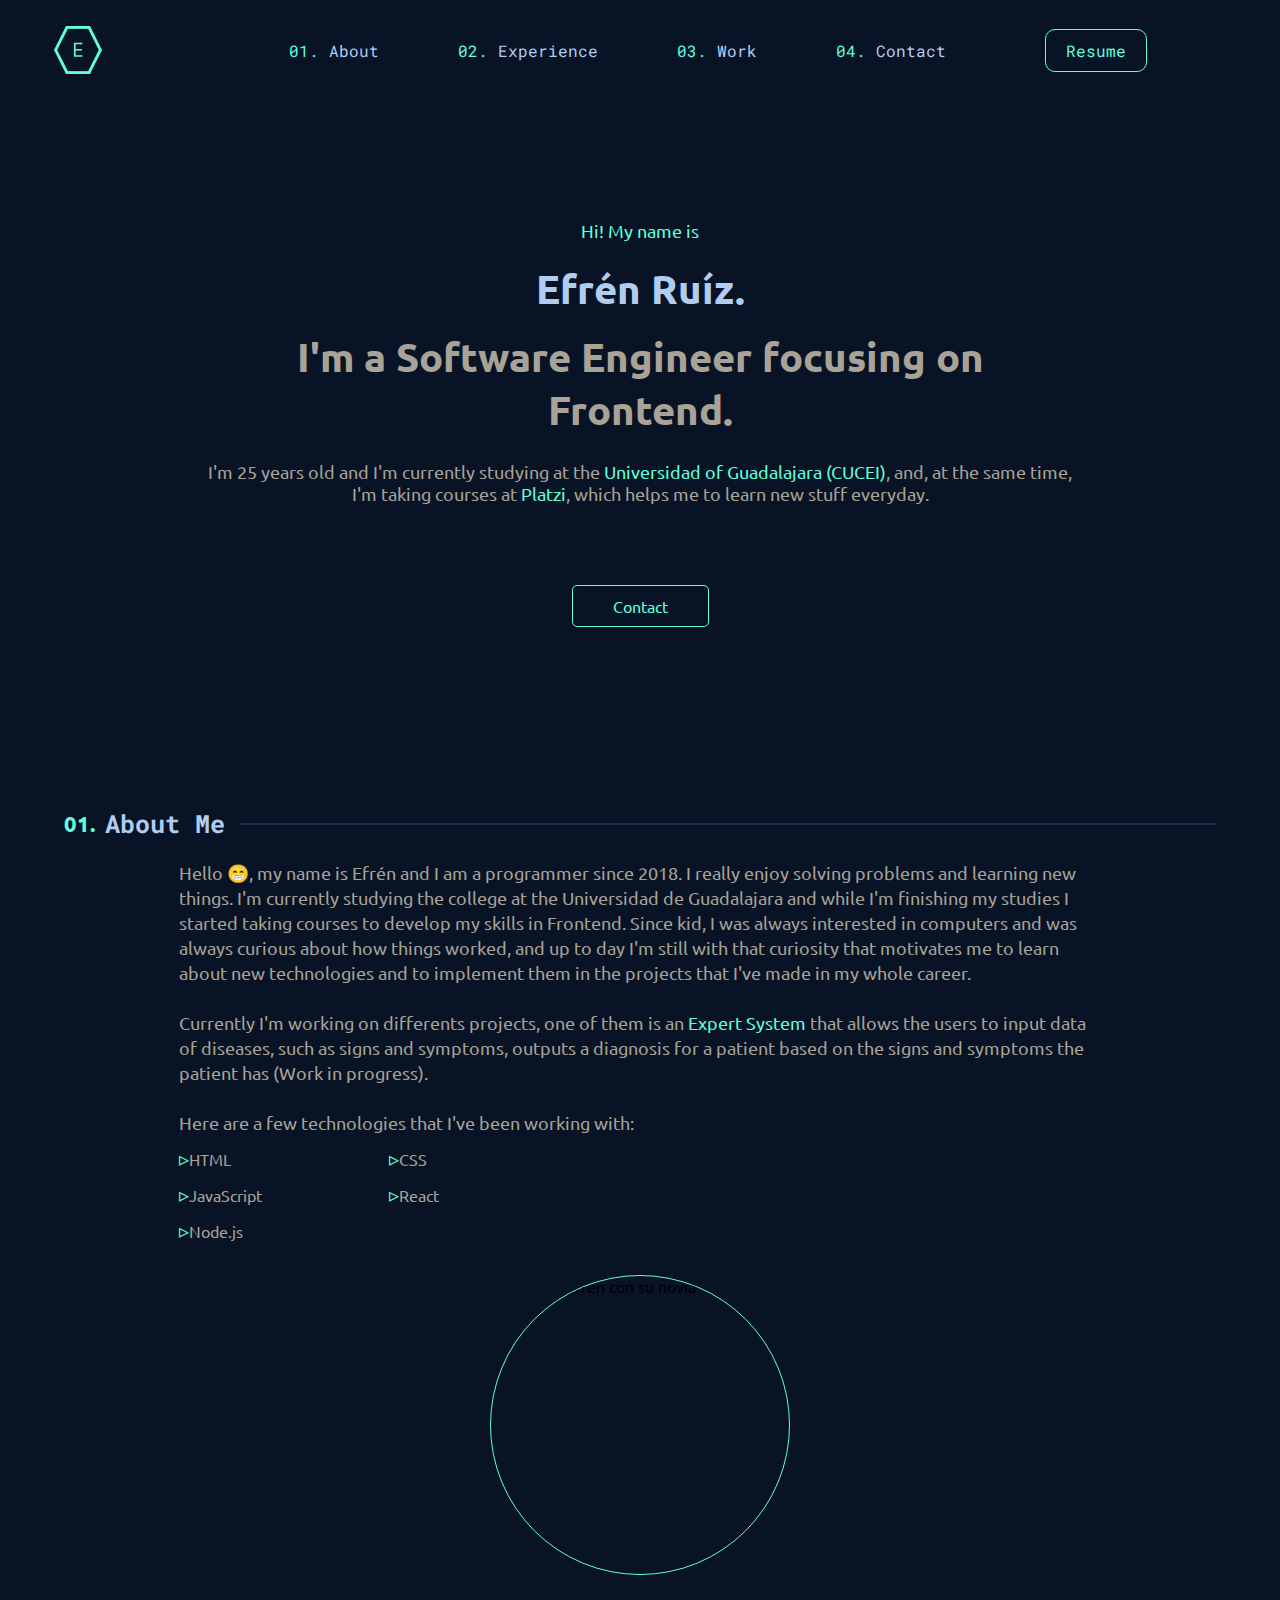
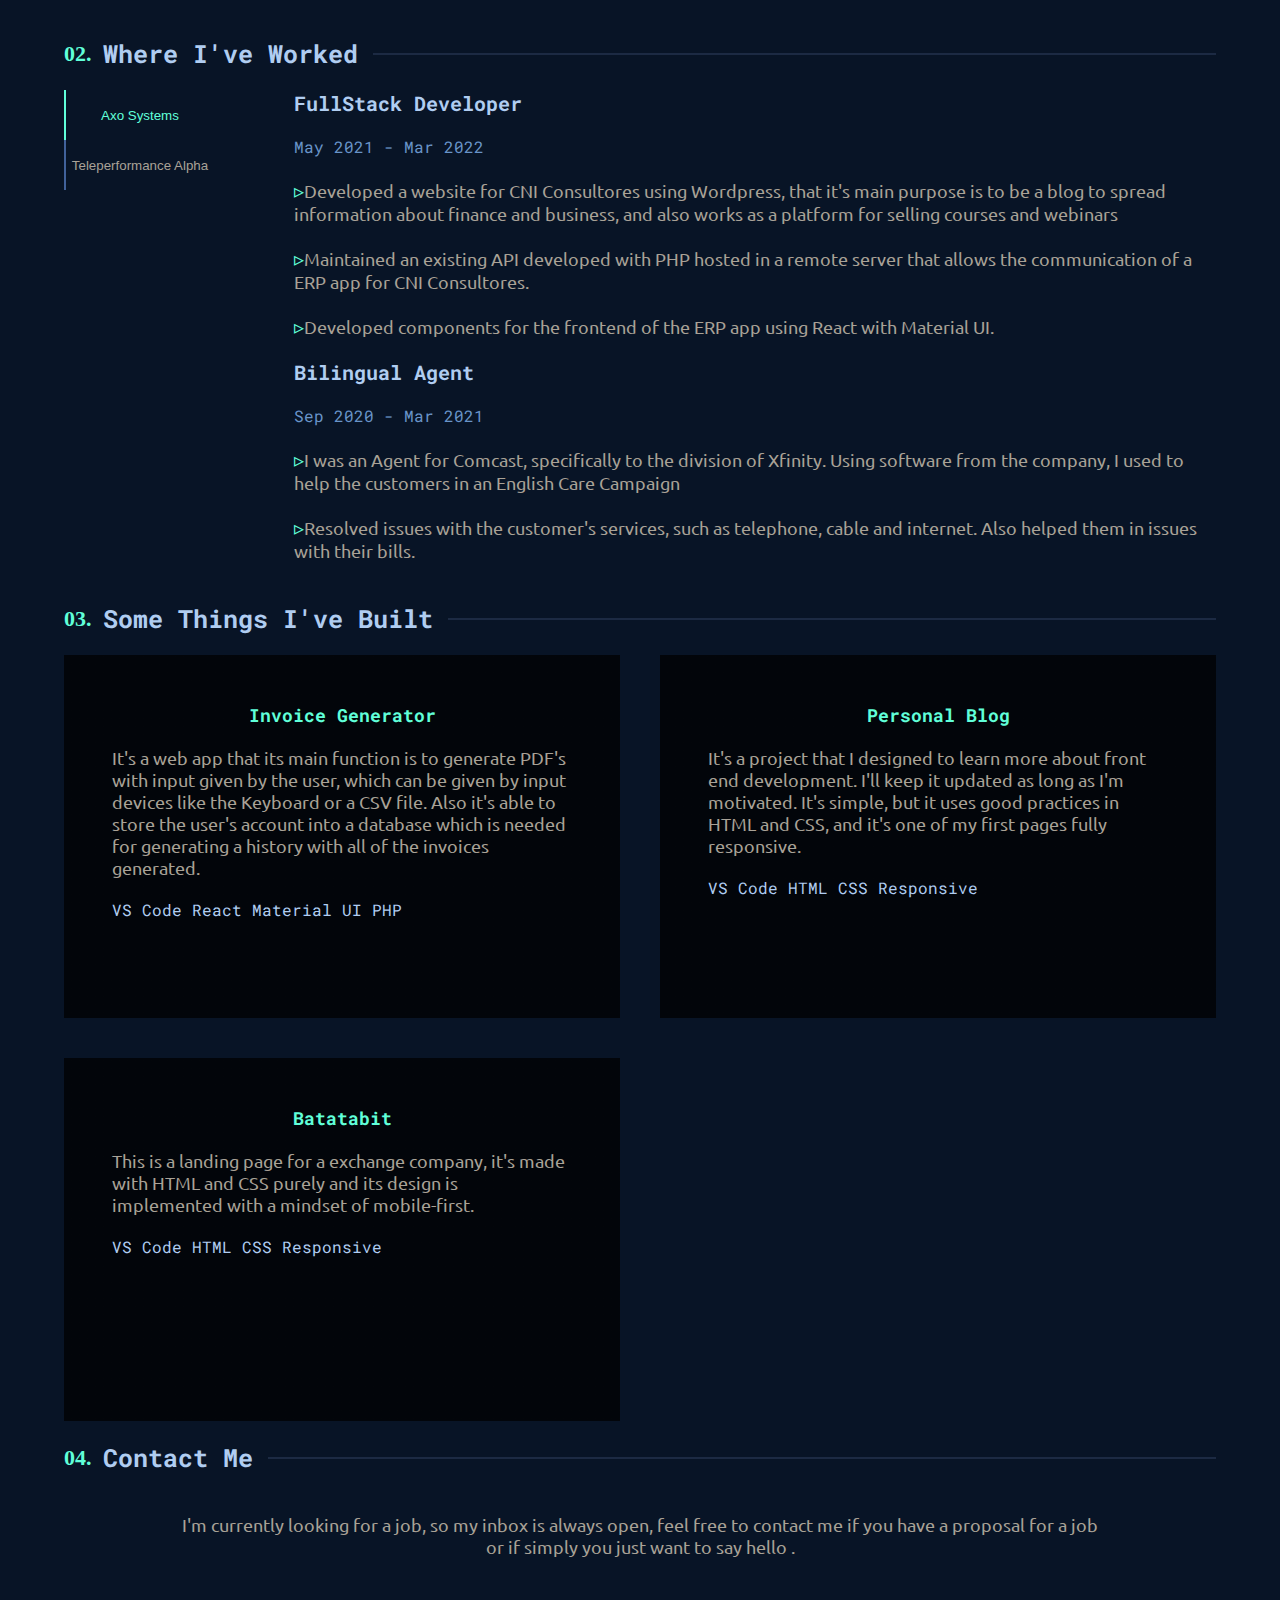
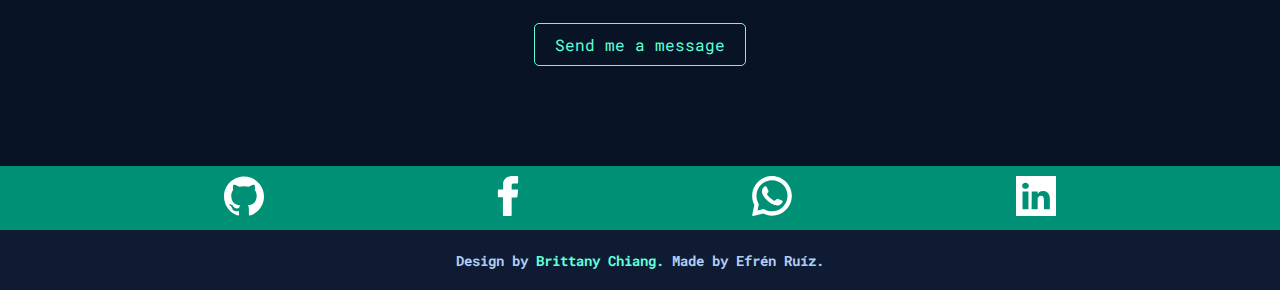
==== index.html @ 8558e0e8 ":beers: [CHANGES]: Changed the logic of the workTab file" ====
<!DOCTYPE html>
<html lang="es">
	<head>
		<meta charset="UTF-8" />
		<meta http-equiv="X-UA-Compatible" content="IE=edge" />
		<meta name="viewport" content="width=device-width, initial-scale=1.0" />
		<meta
			name="description"
			content="Bienvenidos a mi portafolio. Aquí estaré actualizando con todos los proyectos que vaya realizando, tanto en mi vida personal como profesional."
		/>
		<title>Efr&eacute;n Ruíz Rubio | Portfolio</title>
		<link rel="icon" href="./assets/icons/logo.svg" sizes="96x96" />

		<script type="text/javascript" src="./scripts/navMenu.js" defer></script>
		<script type="text/javascript" src="./scripts/getYears.js" defer></script>
		<script type="text/javascript" src="./scripts/workTab.js" defer></script>

		<link rel="stylesheet" href="./styles/main.css" defer />
		<link
			rel="stylesheet"
			href="./styles/tablet.css"
			media="(min-width: 768px)"
			defer
		/>
		<link
			rel="stylesheet"
			href="./styles/laptop-s.css"
			media="(min-width: 1024px)"
			defer
		/>
		<link
			rel="stylesheet"
			href="./styles/laptop-l.css"
			media="(min-width: 1440px)"
			defer
		/>
		<link
			rel="stylesheet"
			href="./styles/desktop.css"
			media="(min-width: 1920px)"
			defer
		/>
		<link
			rel="stylesheet"
			href="./styles/4k.css"
			media="(min-width: 2560px)"
			defer
		/>
	</head>
	<body>
		<header class="header">
			<img
				src="./assets/icons/logo.svg"
				class="header__img"
				alt="Logo con la letra E"
			/>
			<nav class="header__nav">
				<ul class="header__nav__list">
					<li class="header__nav__list__item">
						01.
						<a href="#about__section" class="header__nav__list__item__link"
							>About</a
						>
					</li>
					<li class="header__nav__list__item">
						02.
						<a href="#experience__section" class="header__nav__list__item__link"
							>Experience</a
						>
					</li>
					<li class="header__nav__list__item">
						03.
						<a href="#work__section" class="header__nav__list__item__link"
							>Work</a
						>
					</li>
					<li class="header__nav__list__item">
						04.
						<a href="#contact__section" class="header__nav__list__item__link"
							>Contact</a
						>
					</li>
					<li class="header__nav__list__item">
						<a
							href="https://firebasestorage.googleapis.com/v0/b/assets-5194e.appspot.com/o/EFR%C3%89N%20RU%C3%8DZ%20RUBIO%20CV.pdf?alt=media&token=bfa59c83-d7dd-485b-b061-925711d845f3"
							target="_blank"
							class="header__nav__list__button"
							>Resume</a
						>
					</li>
				</ul>
			</nav>
			<aside class="header__aside">
				<button
					class="header__aside__button"
					type="button"
					title="Cerrar men&uacute;"
				></button>
				<nav class="header__aside__nav">
					<ul class="header__aside__list">
						<li class="header__aside__list__item">
							01. <br /><a
								class="header__aside__list__item__link"
								href="#about__section"
								>About</a
							>
						</li>

						<li class="header__aside__list__item">
							02. <br /><a
								class="header__aside__list__item__link"
								href="#experience__section"
								>Experience</a
							>
						</li>

						<li class="header__aside__list__item">
							03. <br /><a
								class="header__aside__list__item__link"
								href="#work__section"
								>Work</a
							>
						</li>

						<li class="header__aside__list__item">
							04. <br /><a
								class="header__aside__list__item__link"
								href="#contact__section"
								>Contact</a
							>
						</li>

						<li class="header__aside__list__item">
							<a
								class="header__aside__list__item__button"
								target="_blank"
								href="https://firebasestorage.googleapis.com/v0/b/assets-5194e.appspot.com/o/EFR%C3%89N%20RU%C3%8DZ%20RUBIO%20CV.pdf?alt=media&token=002e3264-79fc-4dd3-95bd-e8201d5a7a10"
								>Resume</a
							>
						</li>
					</ul>
				</nav>
			</aside>
			<button class="nav-toggle" aria-label="Abrir men&uacute;" type="button">
				<span class="hamburger"></span>
			</button>
		</header>
		<main class="main">
			<section class="introduction">
				<span class="introduction__salute">Hi! My name is</span>
				<h1 class="introduction__name">Efr&eacute;n Ru&iacute;z.</h1>
				<h2 class="introduction__description">
					I'm a Software Engineer focusing on Frontend.
				</h2>
				<p class="introduction__text">
					I'm <span id="age"></span> years old and I'm currently studying at the
					<a href="http://www.cucei.udg.mx/" target="_blank"
						>Universidad of Guadalajara (CUCEI)</a
					>, and, at the same time, I'm taking courses at
					<a href="https://platzi.com/" target="_blank">Platzi</a>, which helps
					me to learn new stuff everyday.
				</p>
				<a class="introduction__contact-button" href="#contact__section"
					>Contact</a
				>
			</section>
			<section class="about" id="about__section">
				<h2 class="numbered-topic">
					01.&nbsp;&nbsp;<span class="numbered-topic__text"
						>About Me&nbsp;</span
					>
					<hr />
				</h2>
				<div class="about__content">
					<div class="about__content__left">
						<p class="about__description">
							Hello 😁, my name is Efr&eacute;n and I am a programmer since
							2018. I really enjoy solving problems and learning new things. I'm
							currently studying the college at the Universidad de Guadalajara
							and while I'm finishing my studies I started taking courses to
							develop my skills in Frontend. Since kid, I was always interested
							in computers and was always curious about how things worked, and
							up to day I'm still with that curiosity that motivates me to learn
							about new technologies and to implement them in the projects that
							I've made in my whole career.
							<br />
							<br />
							Currently I'm working on differents projects, one of them is an
							<a
								href="https://github.com/efrenruizrubio/intelligent-system"
								target="_blank"
								>Expert System</a
							>
							that allows the users to input data of diseases, such as signs and
							symptoms, outputs a diagnosis for a patient based on the signs and
							symptoms the patient has (Work in progress).
							<br />
							<br />
							Here are a few technologies that I've been working with:
						</p>

						<ul class="about__technologies">
							<li class="about__technologies__item">HTML</li>
							<li class="about__technologies__item">CSS</li>
							<li class="about__technologies__item">JavaScript</li>
							<li class="about__technologies__item">React</li>
							<li class="about__technologies__item">Node.js</li>
						</ul>
					</div>
					<div class="about__content__right">
						<img
							class="about__img"
							src="https://firebasestorage.googleapis.com/v0/b/assets-5194e.appspot.com/o/me.webp?alt=media&token=f6716ed8-ee2f-487c-a6fe-3f0724c824ae"
							alt="Foto de Efrén con su novia"
						/>
					</div>
				</div>
			</section>
			<section class="experience" id="experience__section">
				<h2 class="numbered-topic">
					02.&nbsp;&nbsp;<span class="numbered-topic__text"
						>Where I've Worked&nbsp;</span
					>
					<hr />
				</h2>

				<div class="experience__content">
					<div class="experience__content__left">
						<div class="experience__slider"></div>
					</div>
					<div class="experience__content__right"></div>
				</div>
			</section>
			<section class="work" id="work__section">
				<h2 class="numbered-topic">
					03.&nbsp;&nbsp;<span class="numbered-topic__text"
						>Some Things I've Built&nbsp;</span
					>
					<hr />
				</h2>
				<div class="work__card__container">
					<div class="work__card card-1">
						<h2 class="work__card__title">
							<a
								target="_blank"
								href="https://github.com/efrenruizrubio/Invoices_Generator"
								>Invoice Generator</a
							>
						</h2>
						<p class="work__card__description">
							It's a web app that its main function is to generate PDF's with
							input given by the user, which can be given by input devices like
							the Keyboard or a CSV file. Also it's able to store the user's
							account into a database which is needed for generating a history
							with all of the invoices generated.
						</p>
						<ul class="work__card__list">
							<li class="work__card__list__element">VS Code</li>
							<li class="work__card__list__element">React</li>
							<li class="work__card__list__element">Material UI</li>
							<li class="work__card__list__element">PHP</li>
						</ul>
					</div>
					<div class="work__card card-2">
						<h2 class="work__card__title">
							<a target="_blank" href="/blog/">Personal Blog</a>
						</h2>
						<p class="work__card__description">
							It's a project that I designed to learn more about front end
							development. I'll keep it updated as long as I'm motivated. It's
							simple, but it uses good practices in HTML and CSS, and it's one
							of my first pages fully responsive.
						</p>
						<ul class="work__card__list">
							<li class="work__card__list__element">VS Code</li>
							<li class="work__card__list__element">HTML</li>
							<li class="work__card__list__element">CSS</li>
							<li class="work__card__list__element">Responsive</li>
						</ul>
					</div>
					<div class="work__card card-3">
						<h2 class="work__card__title">
							<a
								target="_blank"
								href="https://efrenruizrubio-mobile-first-project.netlify.app/"
								>Batatabit</a
							>
						</h2>
						<p class="work__card__description">
							This is a landing page for a exchange company, it's made with HTML
							and CSS purely and its design is implemented with a mindset of
							mobile-first.
						</p>
						<ul class="work__card__list">
							<li class="work__card__list__element">VS Code</li>
							<li class="work__card__list__element">HTML</li>
							<li class="work__card__list__element">CSS</li>
							<li class="work__card__list__element">Responsive</li>
						</ul>
					</div>
				</div>
			</section>
			<section class="contact" id="contact__section">
				<h2 class="numbered-topic">
					04.&nbsp;&nbsp;<span class="numbered-topic__text"
						>Contact Me&nbsp;</span
					>
					<hr />
				</h2>
				<p class="contact__text">
					I'm currently looking for a job, so my inbox is always open, feel free
					to contact me if you have a proposal for a job or if simply you just
					want to say hello .
				</p>
				<a class="contact__button" href="mailto:efren282@outlook.es"
					>Send me a message</a
				>
			</section>
		</main>
		<footer class="footer">
			<div class="footer__top">
				<a href="https://github.com/efrenruizrubio" target="_blank">
					<img
						width="40"
						height="40"
						src="./assets/icons/github-svgrepo-com.svg"
						alt="GitHub Logo"
					/>
				</a>
				<a href="https://www.facebook.com/efren.ruizrubio.31" target="_blank">
					<img
						width="40"
						height="40"
						src="./assets/icons/facebook-svgrepo-com.svg"
						alt="Facebook Logo"
					/>
				</a>
				<a
					href="https://api.whatsapp.com/send?phone=5213322709940"
					target="_blank"
				>
					<img
						width="40"
						height="40"
						src="./assets/icons/whatsapp-svgrepo-com.svg"
						alt="WhatsApp Logo"
					/>
				</a>
				<a href="https://www.linkedin.com/in/efren-ruiz-rubio/" target="_blank">
					<img
						width="40"
						height="40"
						src="./assets/icons/linkedin-svgrepo-com.svg"
						alt="LinkedIn Logo"
					/>
				</a>
			</div>
			<div class="footer__bottom">
				<h3 class="footer__bottom__title">
					<span>Design by</span>
					<a
						class="footer__bottom__link"
						href="https://brittanychiang.com/"
						target="_blank"
						>Brittany Chiang.</a
					><span>&nbsp;Made by Efr&eacute;n Ru&iacute;z.</span>
				</h3>
			</div>
		</footer>
	</body>
</html>
---- styles/main.css ----
:root {
	--primary-green-color: #60ffd9;
	--secondary-green-color: #009076;
	--primary-background-color: #081426;
	--secondary-background-color: #0e1b33;
	--primary-blue-color: #b0cdf1;
	--secondary-blue-color: #6994c9;
	--secondary-grey-color: #a9a297;
	--primary-border-color: #1c2a43;
	--secondary-border-color: #41629b;
}

* {
	box-sizing: border-box;
	margin: 0;
	padding: 0;
}

html {
	font-size: 62.5%;
	scroll-behavior: smooth;
}

body {
	font-size: 1.6rem;
	background-color: var(--primary-background-color);
}

a {
	text-decoration: none;
	color: var(--primary-green-color);
}

ul {
	list-style: none;
}

section {
	scroll-margin-top: 10rem;
}

@font-face {
	font-family: "Ubuntu";
	font-style: normal;
	font-weight: 400;
	src: local(""), url("../fonts/ubuntu-v20-latin-regular.woff2") format("woff2"),
		url("../fonts/ubuntu-v20-latin-regular.woff") format("woff");
	font-display: swap;
}

@font-face {
	font-family: "Ubuntu";
	font-style: normal;
	font-weight: 700;
	src: local(""), url("../fonts/ubuntu-v20-latin-700.woff2") format("woff2"),
		url("../fonts/ubuntu-v20-latin-700.woff") format("woff");
	font-display: swap;
}

@font-face {
	font-family: "Roboto Mono";
	font-style: normal;
	font-weight: 400;
	src: local(""),
		url("../fonts/roboto-mono-v22-latin-regular.woff2") format("woff2"),
		url("../fonts/roboto-mono-v22-latin-regular.woff") format("woff");
	font-display: swap;
}

@font-face {
	font-family: "Roboto Mono";
	font-style: normal;
	font-weight: 700;
	src: local(""),
		url("../fonts/roboto-mono-v22-latin-700.woff2") format("woff2"),
		url("../fonts/roboto-mono-v22-latin-700.woff") format("woff");
	font-display: swap;
}

.header {
	display: flex;
	position: fixed;
	justify-content: space-between;
	background-color: var(--primary-background-color);
	align-items: center;
	width: 100%;
	min-width: 320px;
	height: 100px;
	padding: 0 2.5rem;
}

.header__img {
	width: 48px;
	height: 48px;
	z-index: 3;
}

.nav-toggle {
	background: transparent;
	border: none;
}

.hamburger {
	display: block;
	position: relative;
}

.hamburger,
.hamburger::before,
.hamburger::after {
	width: 2rem;
	height: 3px;
	border-radius: 1rem;
	background-color: var(--secondary-green-color);
	transition: transform 250ms ease-in-out;
}

.hamburger::before,
.hamburger::after {
	content: "";
	position: absolute;
	left: 0;
	right: 0;
}

.hamburger::before {
	top: 6px;
}

.hamburger::after {
	bottom: 6px;
}

.nav-open .hamburger::before {
	transform: rotate(90deg) translateX(-6px);
}

.nav-open .hamburger {
	transform: rotate(0.625turn);
}

.nav-open .hamburger::after {
	opacity: 0;
}

.header__aside {
	display: flex;
	justify-content: flex-end;
	position: fixed;
	inset: 0;
	visibility: hidden;
	transition: all 250ms ease-in-out;
	transform: translateX(100%);
	will-change: transform, visibility;
}

.header__aside__nav {
	display: flex;
	justify-content: center;
	align-items: center;
	width: 75%;
	height: 100%;
	background-color: var(--secondary-background-color);
	will-change: transform, visibility;
}

.header__aside__button {
	position: absolute;
	-webkit-backdrop-filter: blur(2px);
	backdrop-filter: blur(2px);
	width: 100vw;
	height: 100vh;
	background: none;
	border: none;
	z-index: -1;
}

.nav-open .header__aside {
	visibility: visible;
	transform: translateX(0%);
}

.header__nav {
	display: none;
}

.header__aside__list {
	display: flex;
	flex-direction: column;
	justify-content: center;
	width: 100%;
	height: 50%;
	font-family: "Roboto mono", monospace;
}

.header__aside__list__item {
	width: 100%;
	margin-bottom: 1.5rem;
	color: var(--primary-green-color);
	text-align: center;
	font-size: 1.4rem;
}

.header__aside__list__item br {
	height: 2px;
	width: 100%;
}

.header__aside__list__item__link {
	display: inline-block;
	width: inherit;
	color: var(--primary-blue-color);
	padding: 0.5rem 2rem 2rem;
}

.header__aside__list__item__button {
	display: flex;
	justify-content: center;
	align-items: center;
	height: 50px;
	width: 50%;
	margin: 2.7rem auto 0;
	border: 1px solid var(--primary-green-color);
	border-radius: 0.5rem;
}

.main {
	display: flex;
	flex-direction: column;
	align-items: center;
	width: 100%;
	height: auto;
	min-width: 320px;
}

.introduction {
	display: flex;
	flex-direction: column;
	width: 80%;
	min-width: 256px;
	margin-top: 10rem;
	margin-bottom: 5rem;
	height: auto;
	font-family: "Ubuntu", sans-serif;
	text-align: center;
}

.introduction__salute {
	margin: 2rem 0;
	font-size: 1.6rem;
	color: var(--primary-green-color);
}

.introduction__name {
	font-size: 3.5rem;
	color: var(--primary-blue-color);
}

.introduction__description {
	margin: 1.5rem 0;
	font-size: 3 0.5rem;
	color: var(--secondary-grey-color);
}

.introduction__text {
	margin: 1rem 0 3rem 0;
	font-size: 1.6rem;
	color: var(--secondary-grey-color);
}

.introduction__contact-button {
	display: flex;
	align-self: center;
	padding: 1rem 4rem;
	border: 1px solid var(--primary-green-color);
	border-radius: 5px;
}

.about {
	display: flex;
	flex-direction: column;
	width: 90%;
	min-width: 288px;
	align-items: center;
	font-family: "Ubuntu", sans-serif;
}

.about__description {
	margin-bottom: 1rem;
	font-size: 1.6rem;
	color: var(--secondary-grey-color);
	line-height: 2.5rem;
}

.numbered-topic {
	display: flex;
	align-items: center;
	width: 100%;
	font-size: 1.6rem;
	margin: 2rem 0;
	color: var(--primary-green-color);
	word-wrap: normal;
}

.numbered-topic hr {
	width: 100%;
	border: 1px solid var(--primary-border-color);
}

.numbered-topic__text {
	display: inline-block;
	font-family: "Roboto Mono", monospace;
	font-size: 1.8rem;
	width: max-content;
	white-space: nowrap;
	color: var(--primary-blue-color);
}

.about__technologies {
	display: grid;
	grid-template-columns: repeat(2, minmax(140px, 200px));
	grid-auto-rows: 1fr;
	gap: 1rem;
	place-items: start;
	width: 100%;
	min-width: 256px;
	margin: 10px 0;
}

.about__technologies__item {
	color: var(--secondary-grey-color);
}

.about__technologies__item::before {
	color: var(--primary-green-color);
	content: "▹";
	font-size: 2rem;
}
.about__content__left {
	width: 80%;
	min-width: 256px;
	margin: 0 auto;
}

.about__content__right {
	display: flex;
	justify-content: center;
}

.about__img {
	margin: 22px 0;
	border: 1px solid var(--primary-green-color);
	width: 255px;
	height: 255px;
	border-radius: 50%;
}

.experience {
	width: 90%;
	min-width: 288px;
}

.experience__slider {
	display: flex;
	width: 100%;
	height: auto;
	min-width: 256px;
	overflow-x: auto;
	overscroll-behavior-x: contain;
	scroll-snap-type: x proximity;
}

.experience__slider__button {
	min-width: 150px;
	height: 50px;
	color: var(--secondary-grey-color);
	scroll-snap-align: center;
	border-top: none;
	border-left: 1px solid var(--secondary-grey-color);
	border-right: 1px solid var(--secondary-grey-color);
	border-bottom: 1px solid var(--secondary-grey-color);
	background-color: transparent;
	cursor: pointer;
}

.experience__slider__button.active {
	border-left: 1px solid var(--primary-green-color);
	border-bottom: 1px solid var(--primary-green-color);
	color: var(--primary-green-color);
	background-color: var(--border-color);
}

@keyframes fadeEffect {
	from {
		opacity: 0;
	}
	to {
		opacity: 1;
	}
}

.experience__slider__item {
	display: none;
	animation: fadeEffect 1s;
	width: 80%;
	min-width: 256px;
	margin: 0 auto;
}

.experience__slider__item__title {
	margin: 20px 0;
	font-size: 1.8rem;
	color: var(--primary-blue-color);
	font-family: "Roboto mono", monospace;
}

.experience__slider__item__date {
	font-size: 1.4rem;
	color: var(--secondary-blue-color);
	font-family: "Roboto mono", monospace;
}

.experience__slider__item__list {
	width: 80%;
	min-width: 256px;
	margin: 20px 0;
	font-family: "Ubuntu", sans-serif;
}

.experience__slider__item__list__element {
	margin: 2rem 0;
	font-size: 1.6rem;
	color: var(--secondary-grey-color);
}

.experience__slider__item__list__element::before {
	content: "▹";
	color: var(--primary-green-color);
	font-size: 2rem;
}

.work {
	display: flex;
	flex-direction: column;
	align-items: center;
	width: 90%;
	min-width: 288px;
}

.work__card {
	display: flex;
	flex-direction: column;
	align-items: center;
	width: 80%;
	min-width: 256px;
	padding: 16px;
	margin-bottom: 2rem;
	background-size: cover;
	background-repeat: no-repeat;
	background-position: center;
}

.work__card__container {
	display: grid;
	place-items: center;
}

.work__card__title {
	font-size: 1.8rem;
	font-family: "Roboto mono", monospace;
}

.work__card__description {
	font-size: 1.6rem;
	margin: 2rem 0;
	font-family: "Ubuntu", sans-serif;
	color: var(--secondary-grey-color);
}

.card-1 {
	background-image: linear-gradient(rgba(0, 0, 0, 0.75), rgba(0, 0, 0, 0.75)),
		url("https://firebasestorage.googleapis.com/v0/b/assets-5194e.appspot.com/o/facturas.webp?alt=media&token=299e2a82-0972-4fcf-88d9-efac4bd79c1f");
}
.card-2 {
	background-image: linear-gradient(rgba(0, 0, 0, 0.75), rgba(0, 0, 0, 0.75)),
		url("https://firebasestorage.googleapis.com/v0/b/assets-5194e.appspot.com/o/blog.webp?alt=media&token=ffbd7fcd-c82b-438f-9ef0-7a2a176595b4");
}
.card-3 {
	background-image: linear-gradient(rgba(0, 0, 0, 0.75), rgba(0, 0, 0, 0.75)),
		url("https://firebasestorage.googleapis.com/v0/b/assets-5194e.appspot.com/o/batatabit.webp?alt=media&token=7118952b-7b16-4f28-9d99-0d94b1e874d3");
}

.work__card__list {
	display: grid;
	gap: 1rem;
	grid-template-columns: repeat(3, max-content);
	grid-auto-rows: max-content;
}

.work__card__list__element {
	font-family: "Roboto mono", monospace;
	color: var(--primary-blue-color);
}

.contact {
	display: flex;
	flex-direction: column;
	align-items: center;
	width: 90%;
	min-width: 288px;
}

.contact__text {
	width: 80%;
	min-width: 256px;
	font-family: "Ubuntu", sans-serif;
	color: var(--secondary-grey-color);
}

.contact__button {
	display: flex;
	border-radius: 5px;
	padding: 10px 20px;
	margin: 4.5rem 0 10rem;
	border: 1px solid var(--primary-green-color);
	font-family: "Roboto mono", monospace;
}

.footer {
	display: flex;
	flex-direction: column;
	width: 100%;
	min-width: 320px;
}

.footer__top {
	display: flex;
	justify-content: space-evenly;
	align-items: center;
	width: 100%;
	height: auto;
	padding: 1rem 0;
	min-width: 320px;
	background-color: var(--secondary-green-color);
}

.footer__bottom {
	display: flex;
	align-items: center;
	height: 60px;
	background-color: var(--secondary-background-color);
}

.footer__bottom__title {
	font-size: 1.4rem;
	font-family: "Roboto mono", monospace;
	text-align: center;
	color: var(--primary-blue-color);
}

.footer__bottom a {
	color: var(--primary-green-color);
}
---- styles/tablet.css ----
.header__aside {
	display: none;
}

.header__nav {
	width: 80%;
}

.header__nav__list__item__link {
	color: var(--primary-blue-color);
}

.header__nav__list {
	display: flex;
	justify-content: space-evenly;
	font-family: "Roboto mono", monospace;
}

.header__nav__list__item {
	font-size: 1.4rem;
	color: var(--primary-green-color);
	margin: 0 1rem;
}

.header__nav__list__button {
	font-size: 1.4rem;
	padding: 1rem 2rem;
	border: 1px solid var(--primary-green-color);
	border-radius: 10px;
}

.nav-toggle {
	display: none;
}

.header__nav {
	display: block;
}

.introduction {
	margin: 32rem 0;
}

.introduction__salute,
.introduction__text {
	font-size: 1.8rem;
}

.introduction__name,
.introduction__description {
	font-size: 4rem;
}

.introduction__contact-button {
	margin-top: 5rem;
}

.numbered-topic {
	font-size: 2.2rem;
}

.numbered-topic__text {
	font-size: 2.5rem;
}

.about {
	margin-bottom: 2rem;
}

.about__description {
	font-size: 1.8rem;
}

.about__img {
	width: 300px;
	height: 300px;
}

.experience__slider {
	display: flex;
	min-width: fit-content;
	flex-direction: column;
	align-items: flex-start;
}

.experience__slider__button {
	border: none;
	border-left: 2px solid var(--secondary-border-color);
}

.experience__slider__button.active {
	border: none;
	border-left: 2px solid var(--primary-green-color);
}

.experience__slider__item {
	width: 100%;
	margin: 0;
}

.experience__content {
	display: flex;
}

.experience__content__left {
	display: flex;
	justify-content: start;
	width: 30%;
}

.experience__content__right {
	width: 70%;
}

.experience__slider__item__title {
	margin-top: 0;
	font-size: 2rem;
}

.experience__slider__item__date {
	font-size: 1.6rem;
}

.experience__slider__item__list {
	width: 100%;
}

.experience__slider__item__list__element {
	width: 100%;
	font-size: 1.8rem;
}

.work__card {
	padding: 48px;
	margin-bottom: 5rem;
}

.work__card__list {
	grid-template-columns: repeat(5, max-content);
	align-self: flex-start;
}

.work__card__description {
	font-size: 1.8rem;
}

.contact__text {
	margin: 2rem 0;
	font-size: 1.8rem;
	text-align: center;
}

.footer__bottom {
	justify-content: center;
}
---- styles/laptop-s.css ----
.header {
	padding: 0 5.4rem;
}

.introduction {
	margin: 20rem 0 16rem;
	padding: 0 7.2rem;
}

.header__nav {
	width: 85%;
}

.header__nav__list__item,
.header__nav__list__button {
	font-size: 1.6rem;
	margin: 0 2rem;
}

.experience__content__left {
	display: flex;
	justify-content: start;
	width: 20%;
}

.experience__content__right {
	width: 80%;
}

.work__card {
	width: 100%;
	height: 100%;
}

.work__card__container {
	place-items: start;
	grid-template-columns: repeat(2, 1fr);
	gap: 4rem;
	grid-auto-rows: 1fr;
}
---- styles/laptop-l.css ----
.introduction {
	margin: 25rem 0 30rem;
}

.header__nav {
	width: 80%;
}

.header__nav__list__item,
.header__nav__list__button {
	font-size: 1.8rem;
	margin: 0 2rem;
}
.about__content {
	display: flex;
}

.about__content__left {
	width: 60%;
}

.about__content__right {
	width: 40%;
	border: 1px solid var(--primary-green-color);
}

.about__img {
	width: 100%;
	height: 100%;
	margin: 0;
}

.work__card {
	padding: 7rem;
}
---- styles/desktop.css ----
.header__nav {
	width: 80%;
}

.header__nav__list__item,
.header__nav__list__button {
	font-size: 2rem;
	margin: 0 2rem;
}

.introduction {
	margin: 35rem 0;
	padding: 0 20rem;
}
---- styles/4k.css ----
.header {
	height: 200px;
}

.header__img {
	width: 96px;
	height: 96px;
}

.header__nav__list__item,
.header__nav__list__button {
	font-size: 3rem;
}

.introduction__salute,
.introduction__text,
.introduction__contact-button {
	font-size: 3rem;
}

.introduction__name,
.introduction__description {
	font-size: 5rem;
}

.introduction {
	margin: 50rem 0;
}

.numbered-topic {
	font-size: 3rem;
}

.numbered-topic__text {
	font-size: 3.4rem;
}

.about__description {
	font-size: 3.4rem;
	line-height: 4rem;
}

.about__technologies__item {
	font-size: 3rem;
}

.about__technologies {
	margin: 4rem 0;
}

.experience__slider {
	align-items: flex-end;
}

.experience__content__left {
	display: flex;
	width: 30%;
}

.experience__slider__button {
	width: 50%;
	padding: 2rem 4rem;
	height: auto;
	font-family: "Roboto mono", "monospace";
	font-size: 2.5rem;
}

.experience__content__right {
	width: 70%;
}

.experience__slider__item__title {
	font-size: 3.75rem;
}

.experience__slider__item__date {
	font-size: 3rem;
}

.experience__slider__item__list__element {
	font-size: 3.4rem;
	line-height: 4rem;
}

.work__card {
	padding: 9rem;
}

.work__card__title {
	font-size: 3.4rem;
}

.work__card__description {
	font-size: 3rem;
}

.work__card__list {
	gap: 5rem;
}

.work__card__list__element {
	font-size: 2.5rem;
}

.contact__text {
	margin-top: 10rem;
	width: 30%;
	font-size: 3.4rem;
}

.contact__button {
	font-size: 3rem;
}

.footer__bottom {
	height: 120px;
}

.footer__bottom__title {
	font-size: 3rem;
}
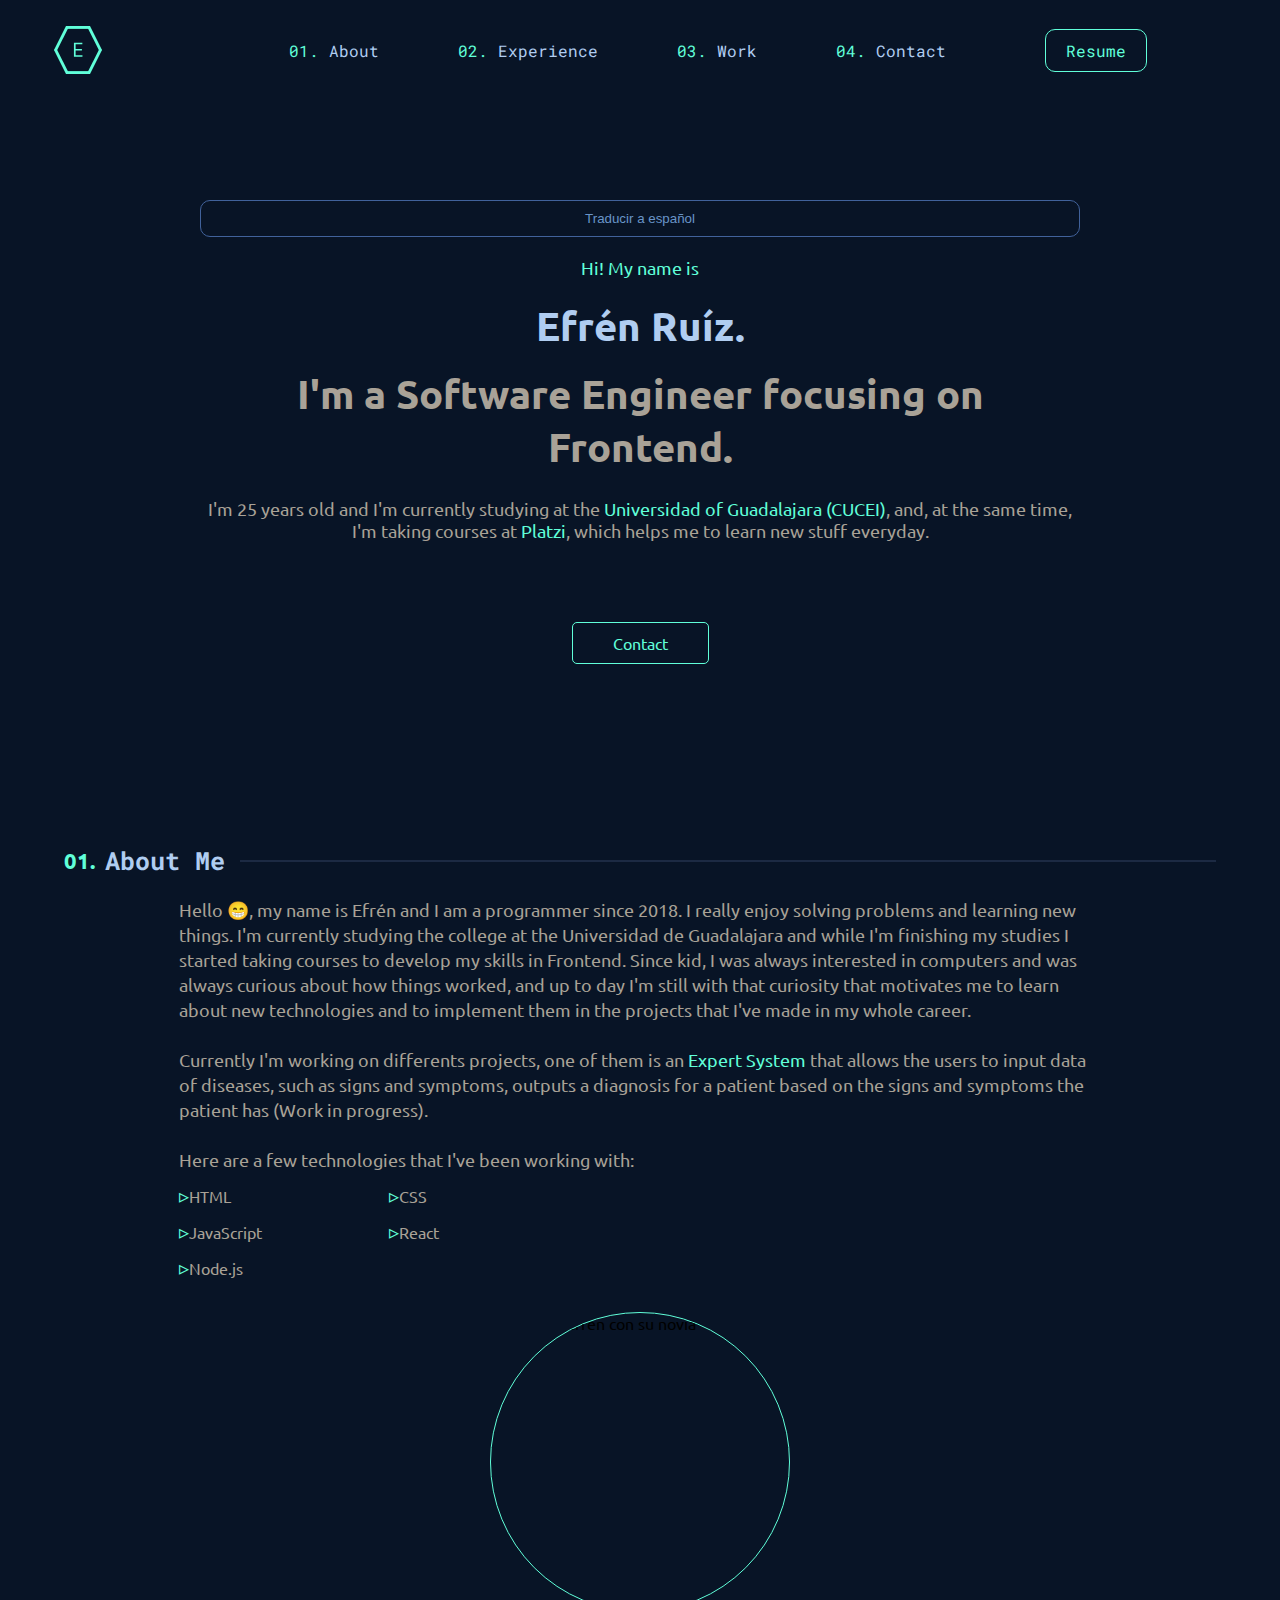
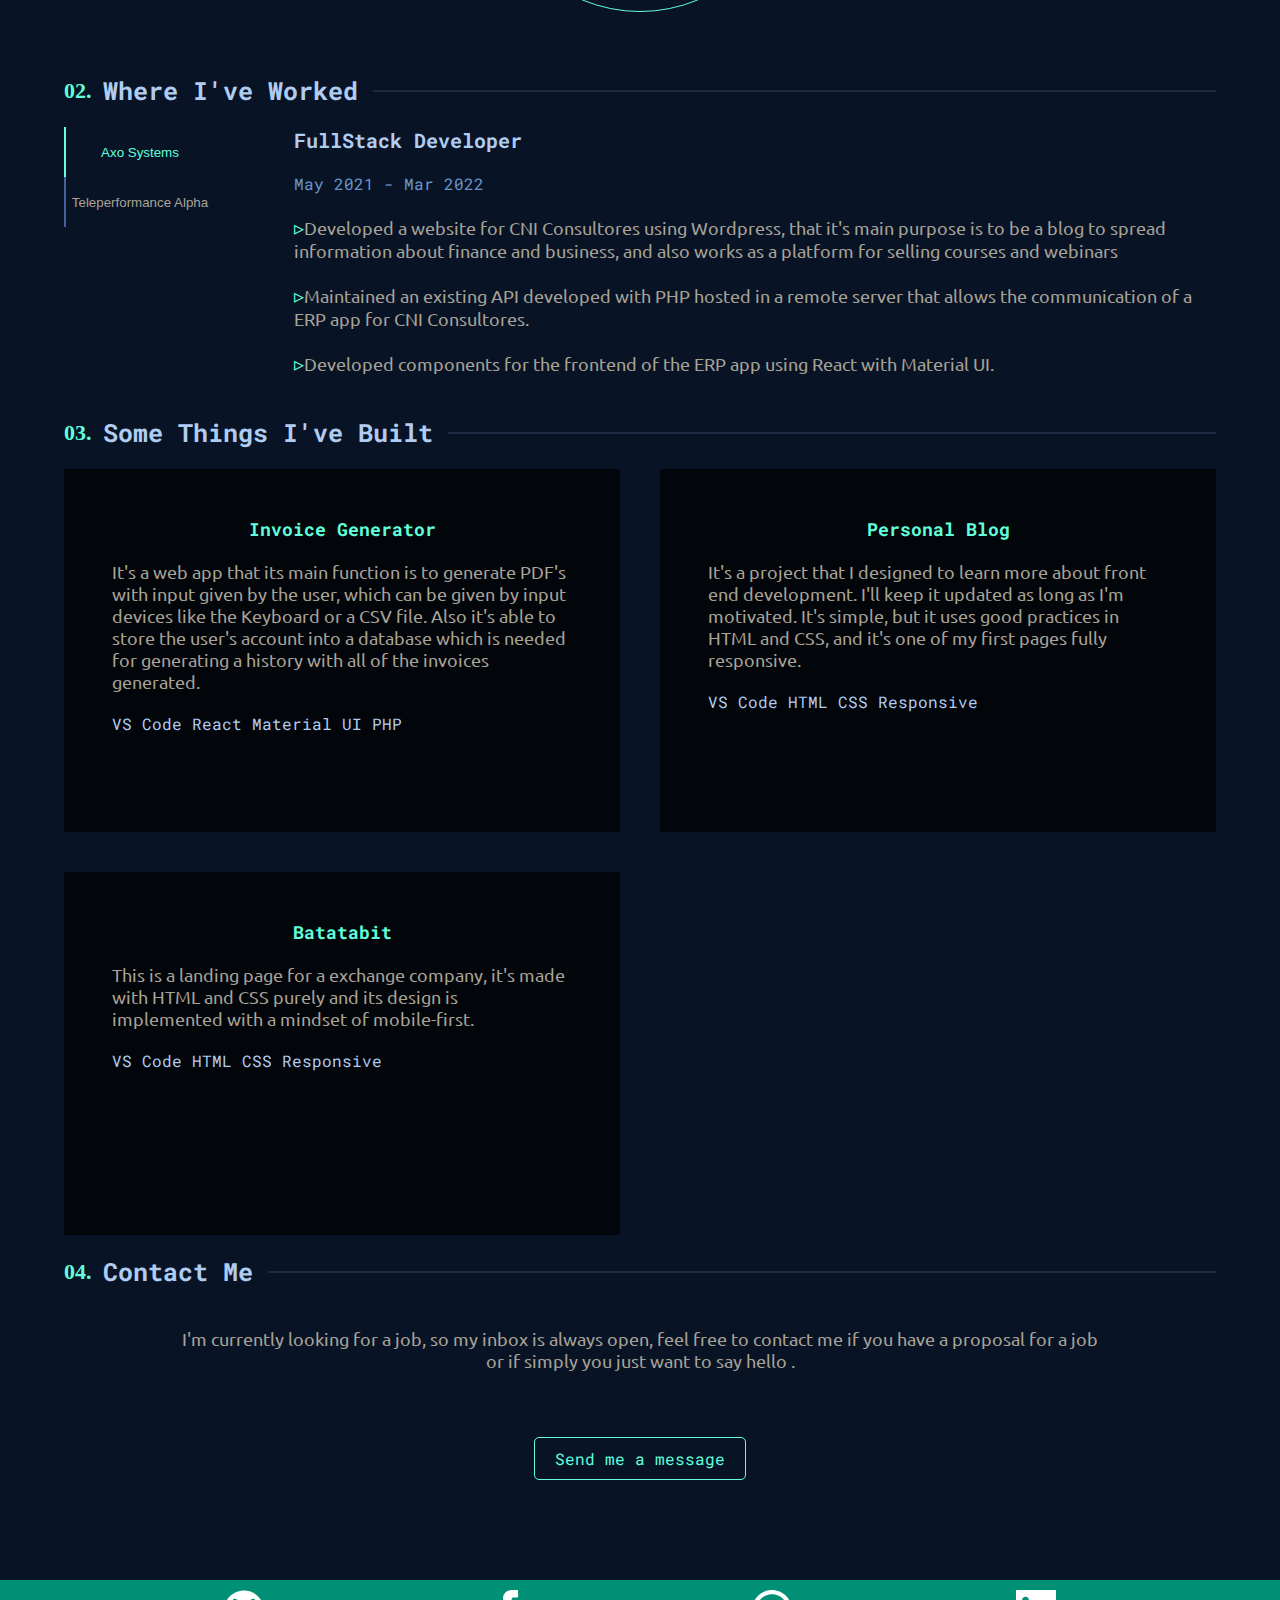
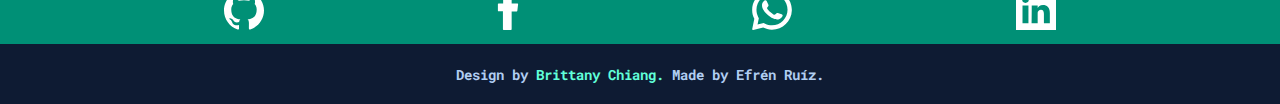
==== commit 27354eda: ":construction: [WIP]: Translate for spanish language" ====
--- a/index.html
+++ b/index.html
@@ -8,12 +8,17 @@
 			name="description"
 			content="Bienvenidos a mi portafolio. Aquí estaré actualizando con todos los proyectos que vaya realizando, tanto en mi vida personal como profesional."
 		/>
-		<title>Efr&eacute;n Ruíz Rubio | Portfolio</title>
+		<title>Efrén Ruíz Rubio | Portfolio</title>
 		<link rel="icon" href="./assets/icons/logo.svg" sizes="96x96" />
 
 		<script type="text/javascript" src="./scripts/navMenu.js" defer></script>
 		<script type="text/javascript" src="./scripts/getYears.js" defer></script>
 		<script type="text/javascript" src="./scripts/workTab.js" defer></script>
+		<script
+			type="text/javascript"
+			src="./scripts/translation.js"
+			defer
+		></script>
 
 		<link rel="stylesheet" href="./styles/main.css" defer />
 		<link
@@ -147,6 +152,9 @@
 		</header>
 		<main class="main">
 			<section class="introduction">
+				<button class="translate-button" type="button">
+					Traducir a espa&ntilde;ol
+				</button>
 				<span class="introduction__salute">Hi! My name is</span>
 				<h1 class="introduction__name">Efr&eacute;n Ru&iacute;z.</h1>
 				<h2 class="introduction__description">
--- a/styles/main.css
+++ b/styles/main.css
@@ -245,6 +245,25 @@
 	text-align: center;
 }
 
+.translate-button {
+	padding: 1rem;
+	color: var(--secondary-blue-color);
+	background: none;
+	border: 1px solid var(--secondary-border-color);
+	border-radius: 1rem;
+}
+
+.translate-button:hover {
+	transform: scale(1.1);
+	transition: all 0.2s ease-in-out;
+	cursor: pointer;
+}
+
+.translate-button:active {
+	color: var(--primary-green-color);
+	border-color: var(--primary-green-color);
+}
+
 .introduction__salute {
 	margin: 2rem 0;
 	font-size: 1.6rem;
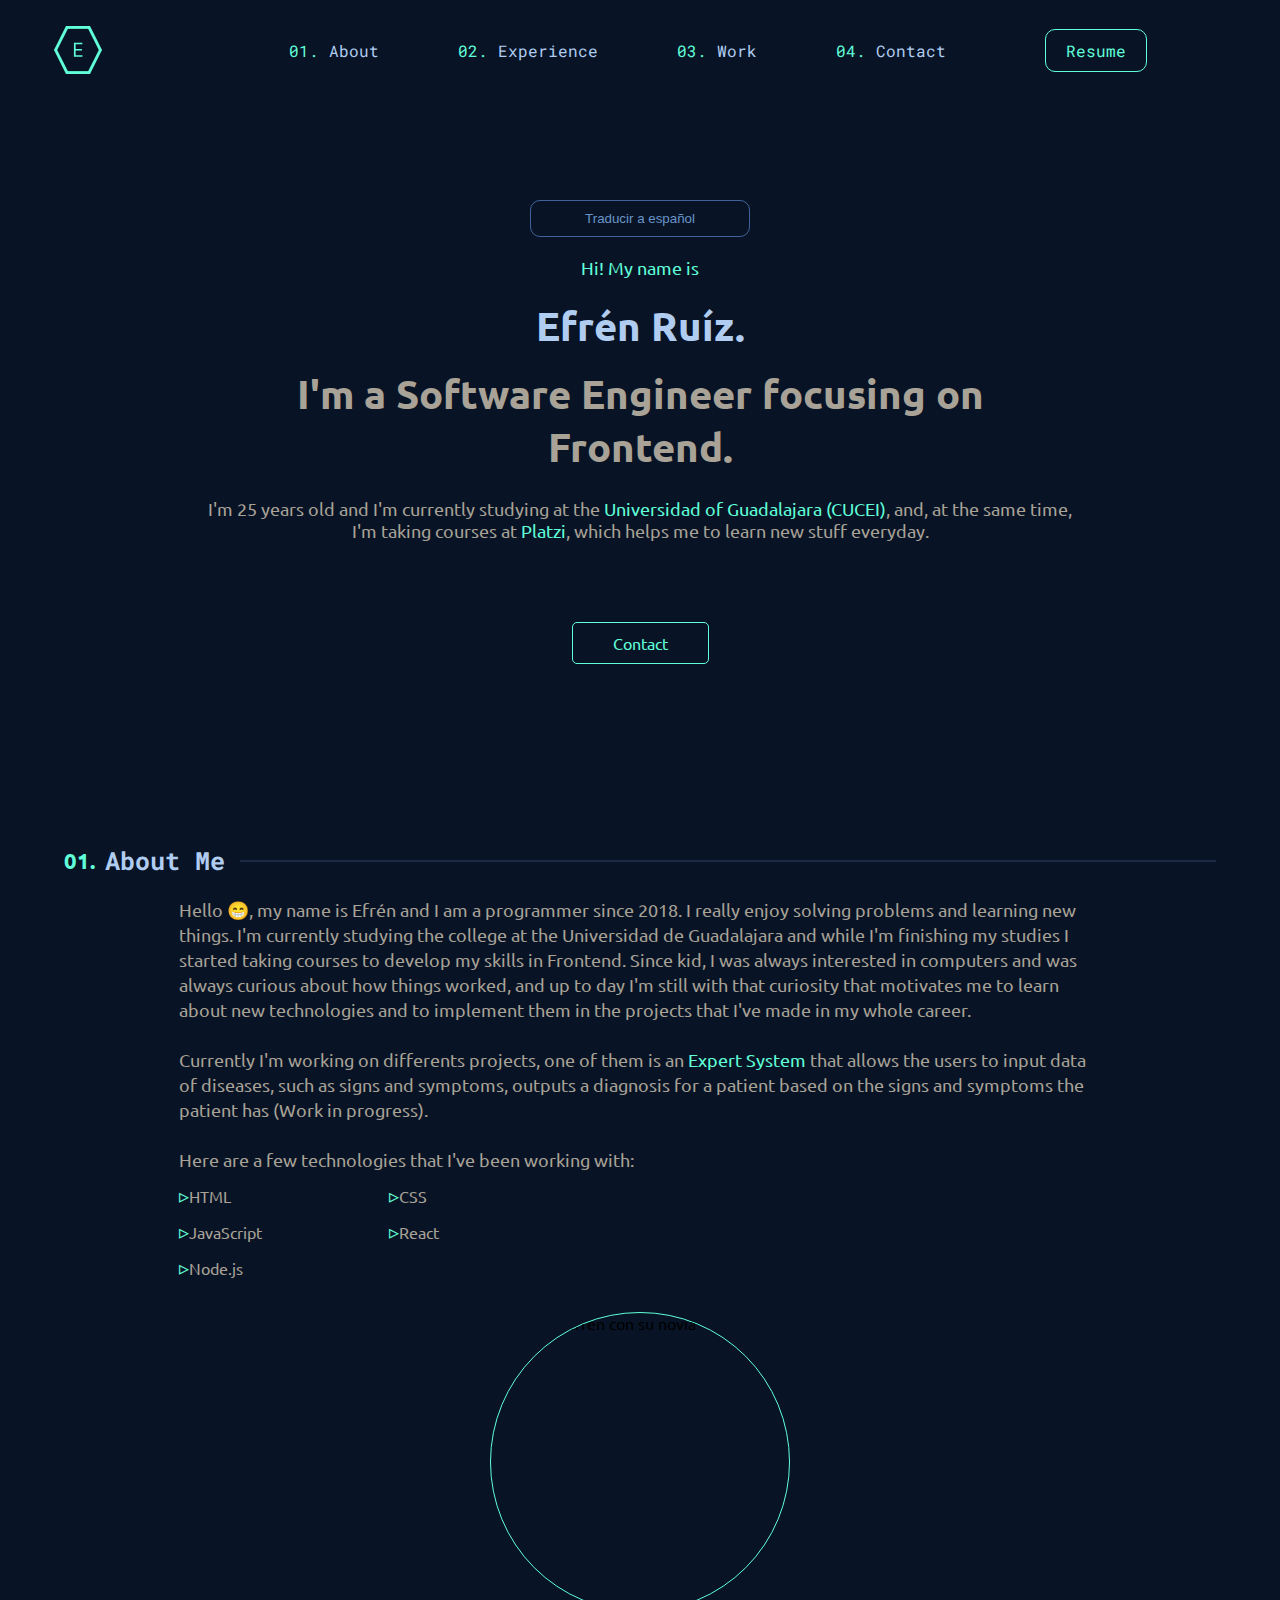
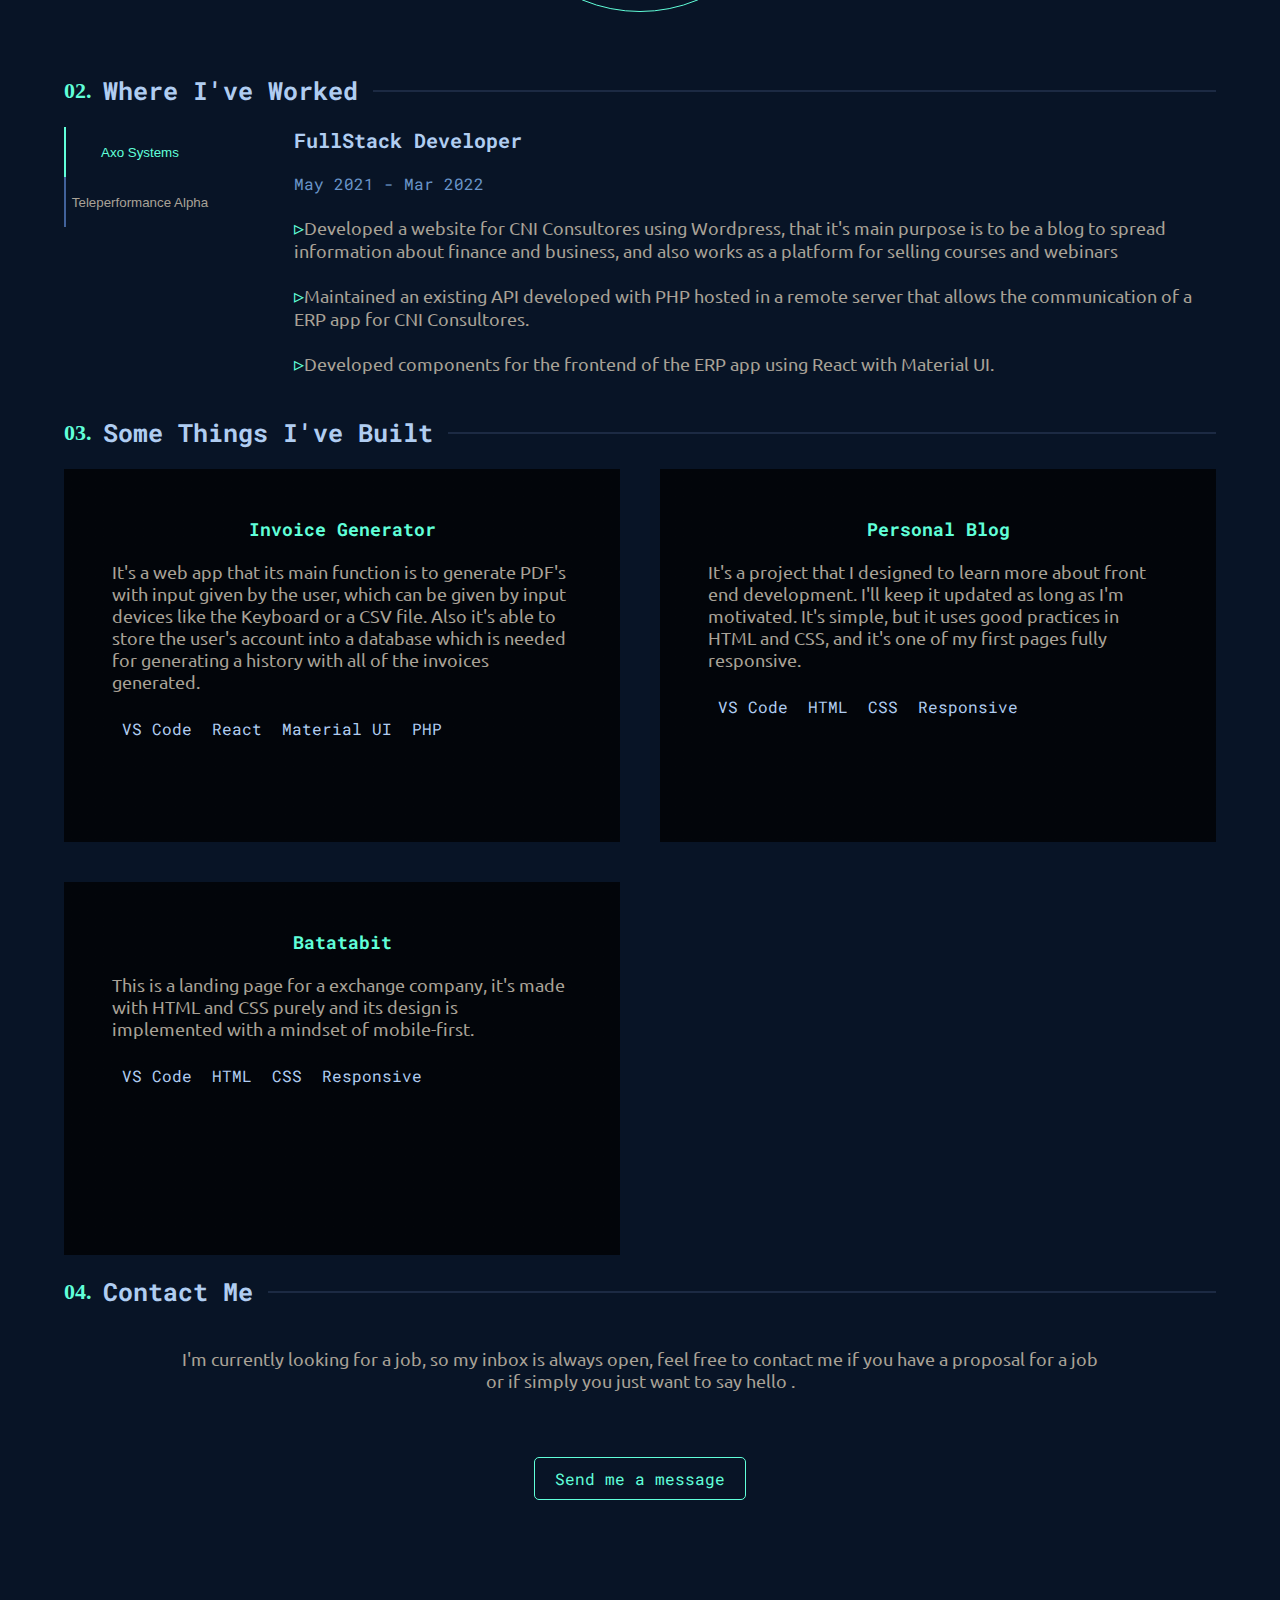
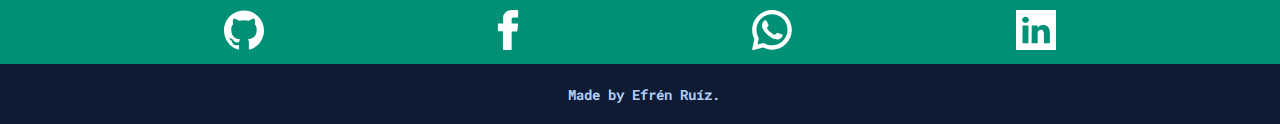
==== commit 356d060e: ":sparkles: [ADD]: Button to translate to spanish and english" ====
--- a/index.html
+++ b/index.html
@@ -365,13 +365,7 @@
 			</div>
 			<div class="footer__bottom">
 				<h3 class="footer__bottom__title">
-					<span>Design by</span>
-					<a
-						class="footer__bottom__link"
-						href="https://brittanychiang.com/"
-						target="_blank"
-						>Brittany Chiang.</a
-					><span>&nbsp;Made by Efr&eacute;n Ru&iacute;z.</span>
+					<span>&nbsp;Made by Efr&eacute;n Ru&iacute;z.</span>
 				</h3>
 			</div>
 		</footer>
--- a/styles/main.css
+++ b/styles/main.css
@@ -246,6 +246,8 @@
 }
 
 .translate-button {
+	width: 25%;
+	align-self: center;
 	padding: 1rem;
 	color: var(--secondary-blue-color);
 	background: none;
@@ -510,15 +512,19 @@
 }
 
 .work__card__list {
-	display: grid;
-	gap: 1rem;
-	grid-template-columns: repeat(3, max-content);
-	grid-auto-rows: max-content;
+	display: flex;
+	flex-wrap: wrap;
 }
 
 .work__card__list__element {
 	font-family: "Roboto mono", monospace;
 	color: var(--primary-blue-color);
+	margin: 0.5rem 1rem;
+}
+
+.work__card__title__link {
+	display: block;
+	text-align: center;
 }
 
 .contact {
@@ -565,6 +571,7 @@
 
 .footer__bottom {
 	display: flex;
+	justify-content: center;
 	align-items: center;
 	height: 60px;
 	background-color: var(--secondary-background-color);
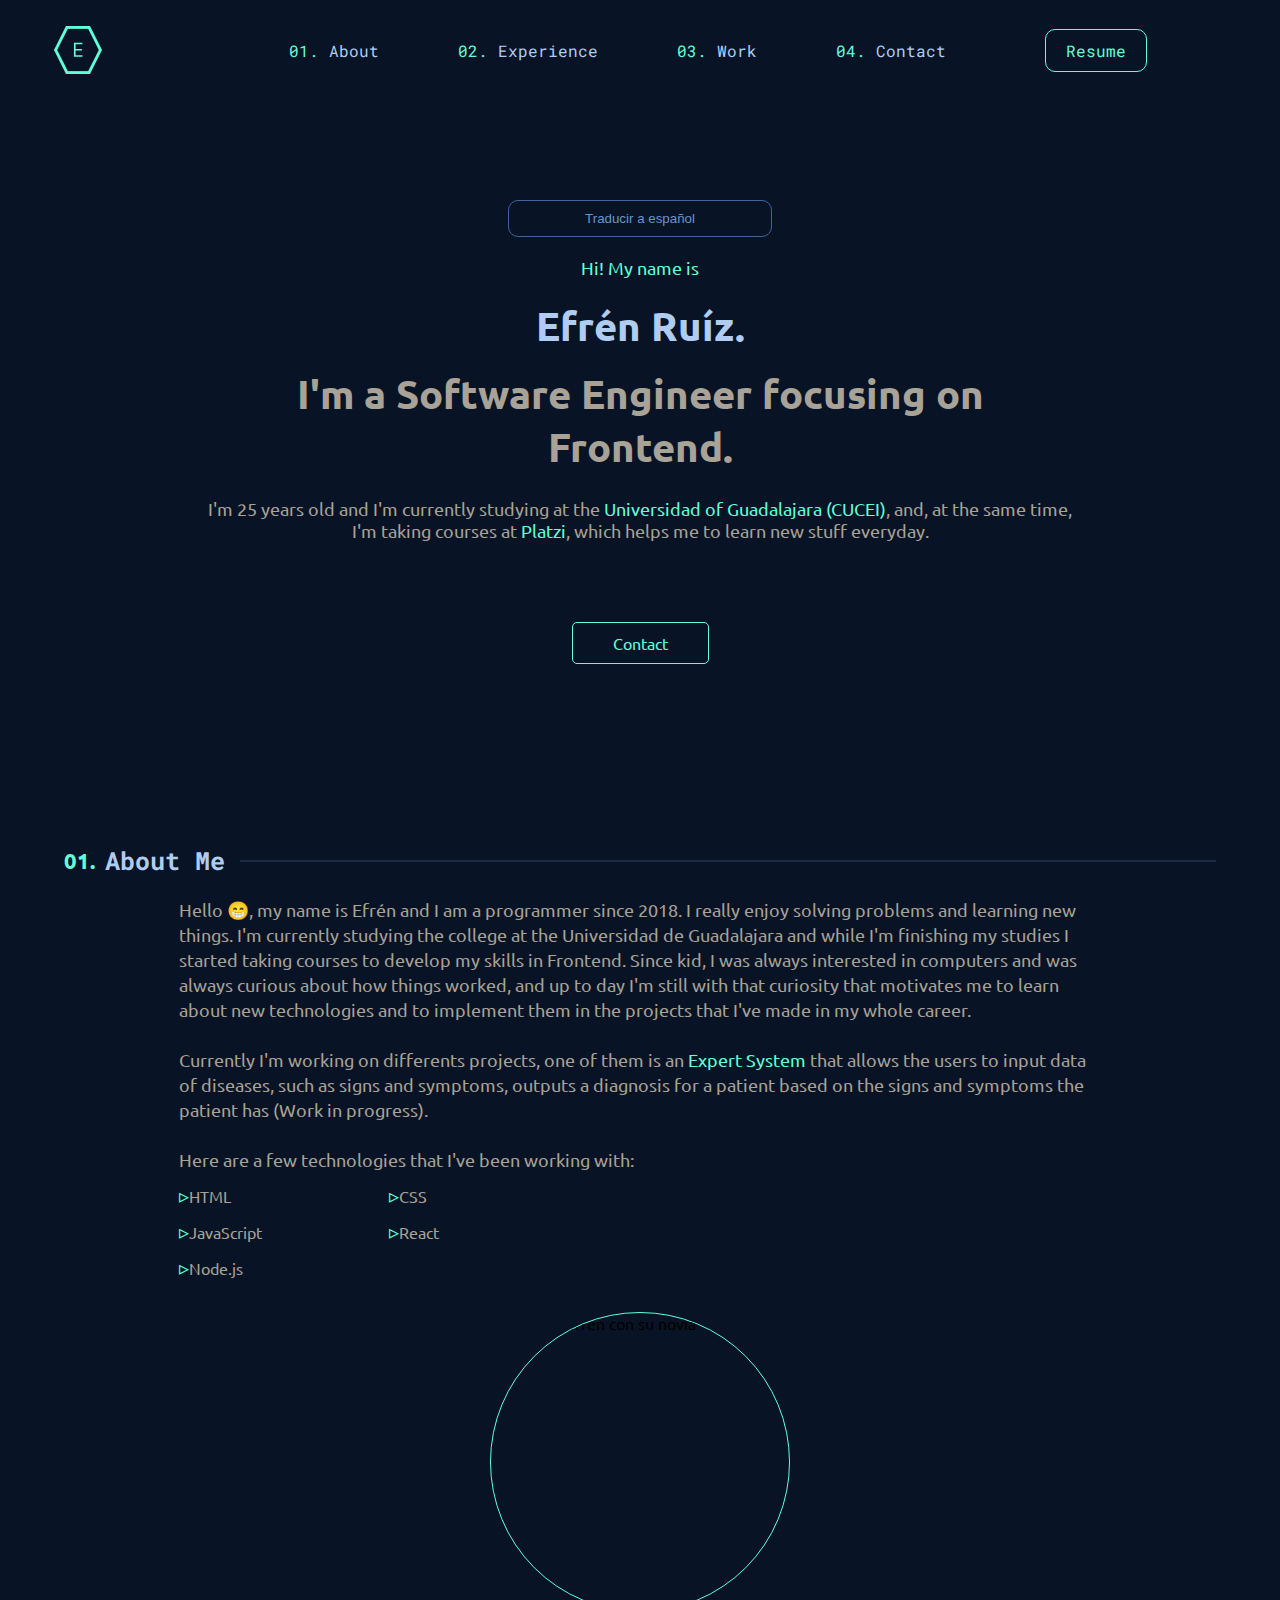
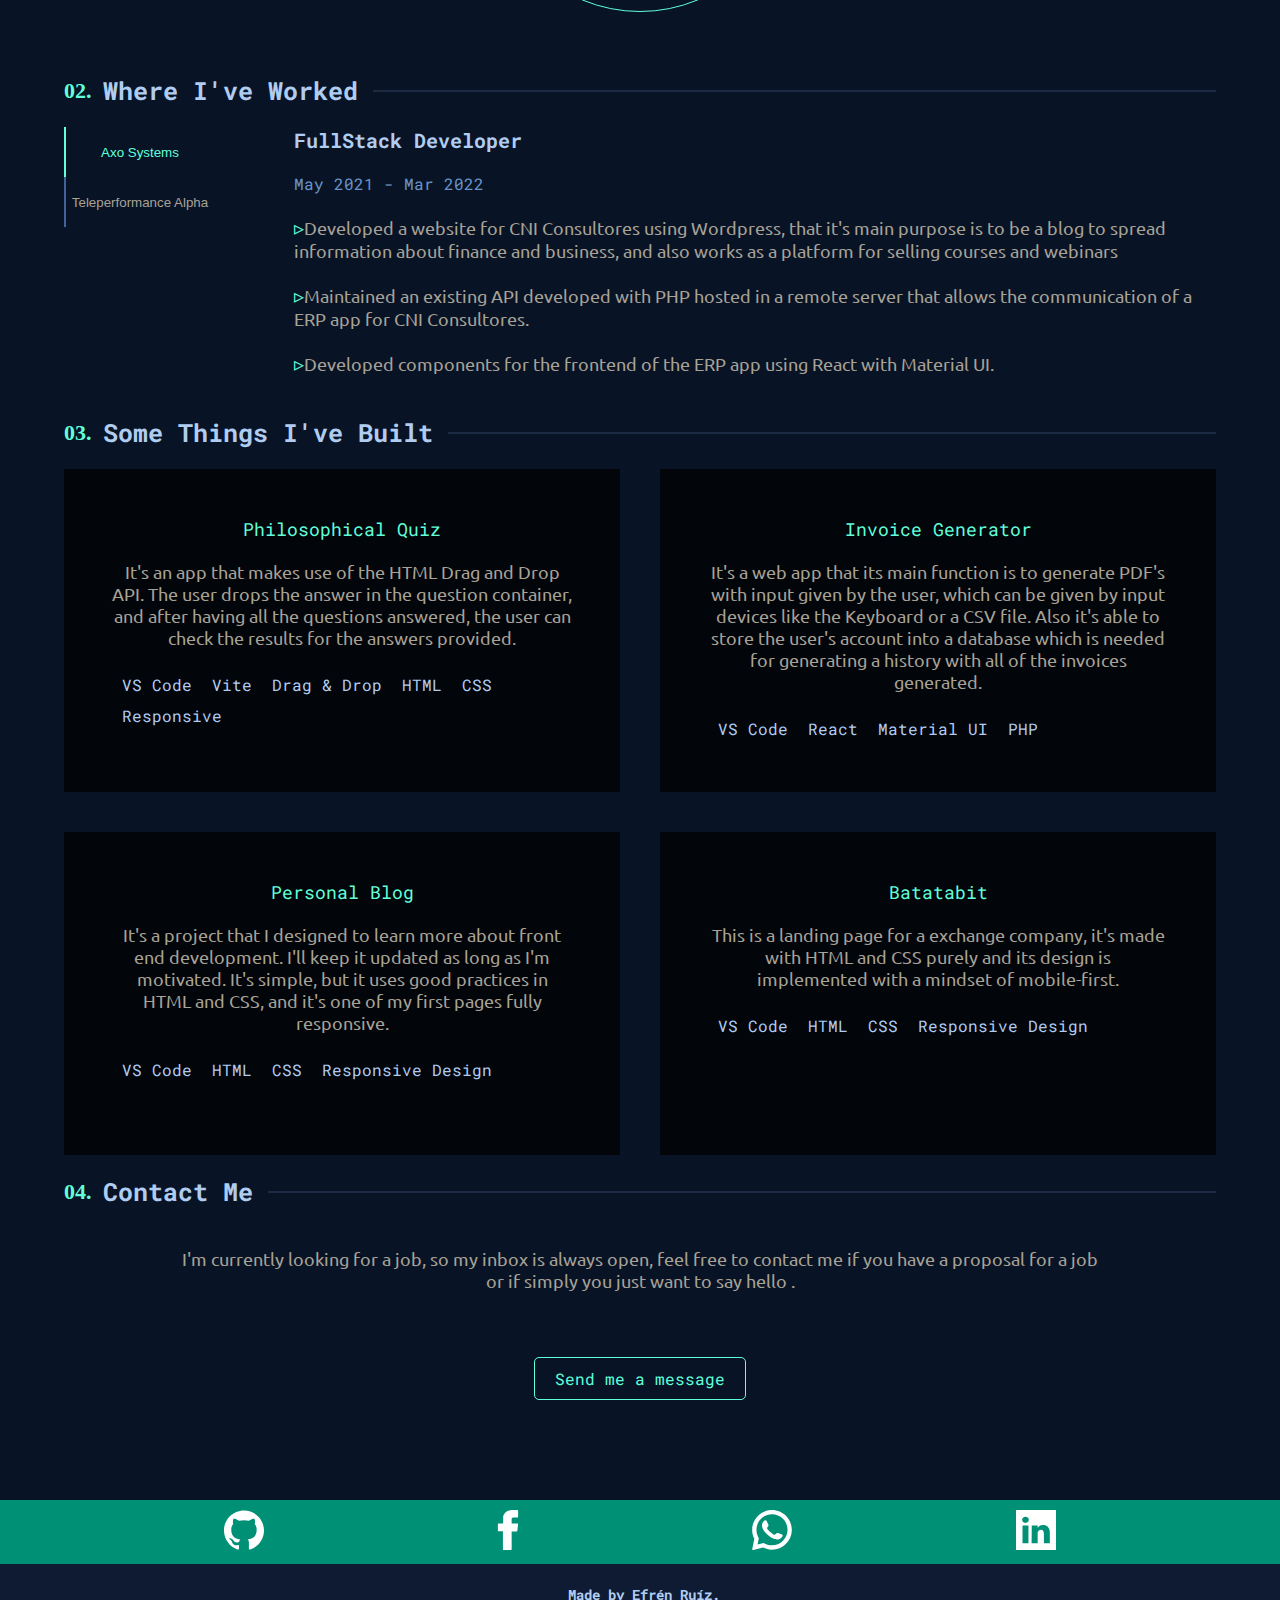
==== commit ff5f30b3: ":sparkles: [ADD]: Made projects card scalable for future" ====
--- a/index.html
+++ b/index.html
@@ -14,6 +14,11 @@
 		<script type="text/javascript" src="./scripts/navMenu.js" defer></script>
 		<script type="text/javascript" src="./scripts/getYears.js" defer></script>
 		<script type="text/javascript" src="./scripts/workTab.js" defer></script>
+		<script
+			type="text/javascript"
+			src="./scripts/cardProjects.js"
+			defer
+		></script>
 		<script
 			type="text/javascript"
 			src="./scripts/translation.js"
@@ -246,67 +251,7 @@
 					>
 					<hr />
 				</h2>
-				<div class="work__card__container">
-					<div class="work__card card-1">
-						<h2 class="work__card__title">
-							<a
-								target="_blank"
-								href="https://github.com/efrenruizrubio/Invoices_Generator"
-								>Invoice Generator</a
-							>
-						</h2>
-						<p class="work__card__description">
-							It's a web app that its main function is to generate PDF's with
-							input given by the user, which can be given by input devices like
-							the Keyboard or a CSV file. Also it's able to store the user's
-							account into a database which is needed for generating a history
-							with all of the invoices generated.
-						</p>
-						<ul class="work__card__list">
-							<li class="work__card__list__element">VS Code</li>
-							<li class="work__card__list__element">React</li>
-							<li class="work__card__list__element">Material UI</li>
-							<li class="work__card__list__element">PHP</li>
-						</ul>
-					</div>
-					<div class="work__card card-2">
-						<h2 class="work__card__title">
-							<a target="_blank" href="/blog/">Personal Blog</a>
-						</h2>
-						<p class="work__card__description">
-							It's a project that I designed to learn more about front end
-							development. I'll keep it updated as long as I'm motivated. It's
-							simple, but it uses good practices in HTML and CSS, and it's one
-							of my first pages fully responsive.
-						</p>
-						<ul class="work__card__list">
-							<li class="work__card__list__element">VS Code</li>
-							<li class="work__card__list__element">HTML</li>
-							<li class="work__card__list__element">CSS</li>
-							<li class="work__card__list__element">Responsive</li>
-						</ul>
-					</div>
-					<div class="work__card card-3">
-						<h2 class="work__card__title">
-							<a
-								target="_blank"
-								href="https://efrenruizrubio-mobile-first-project.netlify.app/"
-								>Batatabit</a
-							>
-						</h2>
-						<p class="work__card__description">
-							This is a landing page for a exchange company, it's made with HTML
-							and CSS purely and its design is implemented with a mindset of
-							mobile-first.
-						</p>
-						<ul class="work__card__list">
-							<li class="work__card__list__element">VS Code</li>
-							<li class="work__card__list__element">HTML</li>
-							<li class="work__card__list__element">CSS</li>
-							<li class="work__card__list__element">Responsive</li>
-						</ul>
-					</div>
-				</div>
+				<div class="work__card__container"></div>
 			</section>
 			<section class="contact" id="contact__section">
 				<h2 class="numbered-topic">
--- a/styles/main.css
+++ b/styles/main.css
@@ -475,7 +475,6 @@
 	width: 80%;
 	min-width: 256px;
 	padding: 16px;
-	margin-bottom: 2rem;
 	background-size: cover;
 	background-repeat: no-repeat;
 	background-position: center;
@@ -492,23 +491,11 @@
 }
 
 .work__card__description {
-	font-size: 1.6rem;
 	margin: 2rem 0;
+	font-size: 1.6rem;
 	font-family: "Ubuntu", sans-serif;
-	color: var(--secondary-grey-color);
-}
-
-.card-1 {
-	background-image: linear-gradient(rgba(0, 0, 0, 0.75), rgba(0, 0, 0, 0.75)),
-		url("https://firebasestorage.googleapis.com/v0/b/assets-5194e.appspot.com/o/facturas.webp?alt=media&token=299e2a82-0972-4fcf-88d9-efac4bd79c1f");
-}
-.card-2 {
-	background-image: linear-gradient(rgba(0, 0, 0, 0.75), rgba(0, 0, 0, 0.75)),
-		url("https://firebasestorage.googleapis.com/v0/b/assets-5194e.appspot.com/o/blog.webp?alt=media&token=ffbd7fcd-c82b-438f-9ef0-7a2a176595b4");
-}
-.card-3 {
-	background-image: linear-gradient(rgba(0, 0, 0, 0.75), rgba(0, 0, 0, 0.75)),
-		url("https://firebasestorage.googleapis.com/v0/b/assets-5194e.appspot.com/o/batatabit.webp?alt=media&token=7118952b-7b16-4f28-9d99-0d94b1e874d3");
+	text-align: center;
+	color: var(--secondary-grey-color);
 }
 
 .work__card__list {
--- a/styles/tablet.css
+++ b/styles/tablet.css
@@ -131,8 +131,7 @@
 }
 
 .work__card {
-	padding: 48px;
-	margin-bottom: 5rem;
+	padding: 4.8rem;
 }
 
 .work__card__list {
--- a/styles/laptop-s.css
+++ b/styles/laptop-s.css
@@ -15,6 +15,10 @@
 .header__nav__list__button {
 	font-size: 1.6rem;
 	margin: 0 2rem;
+}
+
+.translate-button {
+	width: 30%;
 }
 
 .experience__content__left {
--- a/styles/laptop-l.css
+++ b/styles/laptop-l.css
@@ -29,7 +29,3 @@
 	height: 100%;
 	margin: 0;
 }
-
-.work__card {
-	padding: 7rem;
-}
--- a/styles/4k.css
+++ b/styles/4k.css
@@ -82,10 +82,6 @@
 	line-height: 4rem;
 }
 
-.work__card {
-	padding: 9rem;
-}
-
 .work__card__title {
 	font-size: 3.4rem;
 }
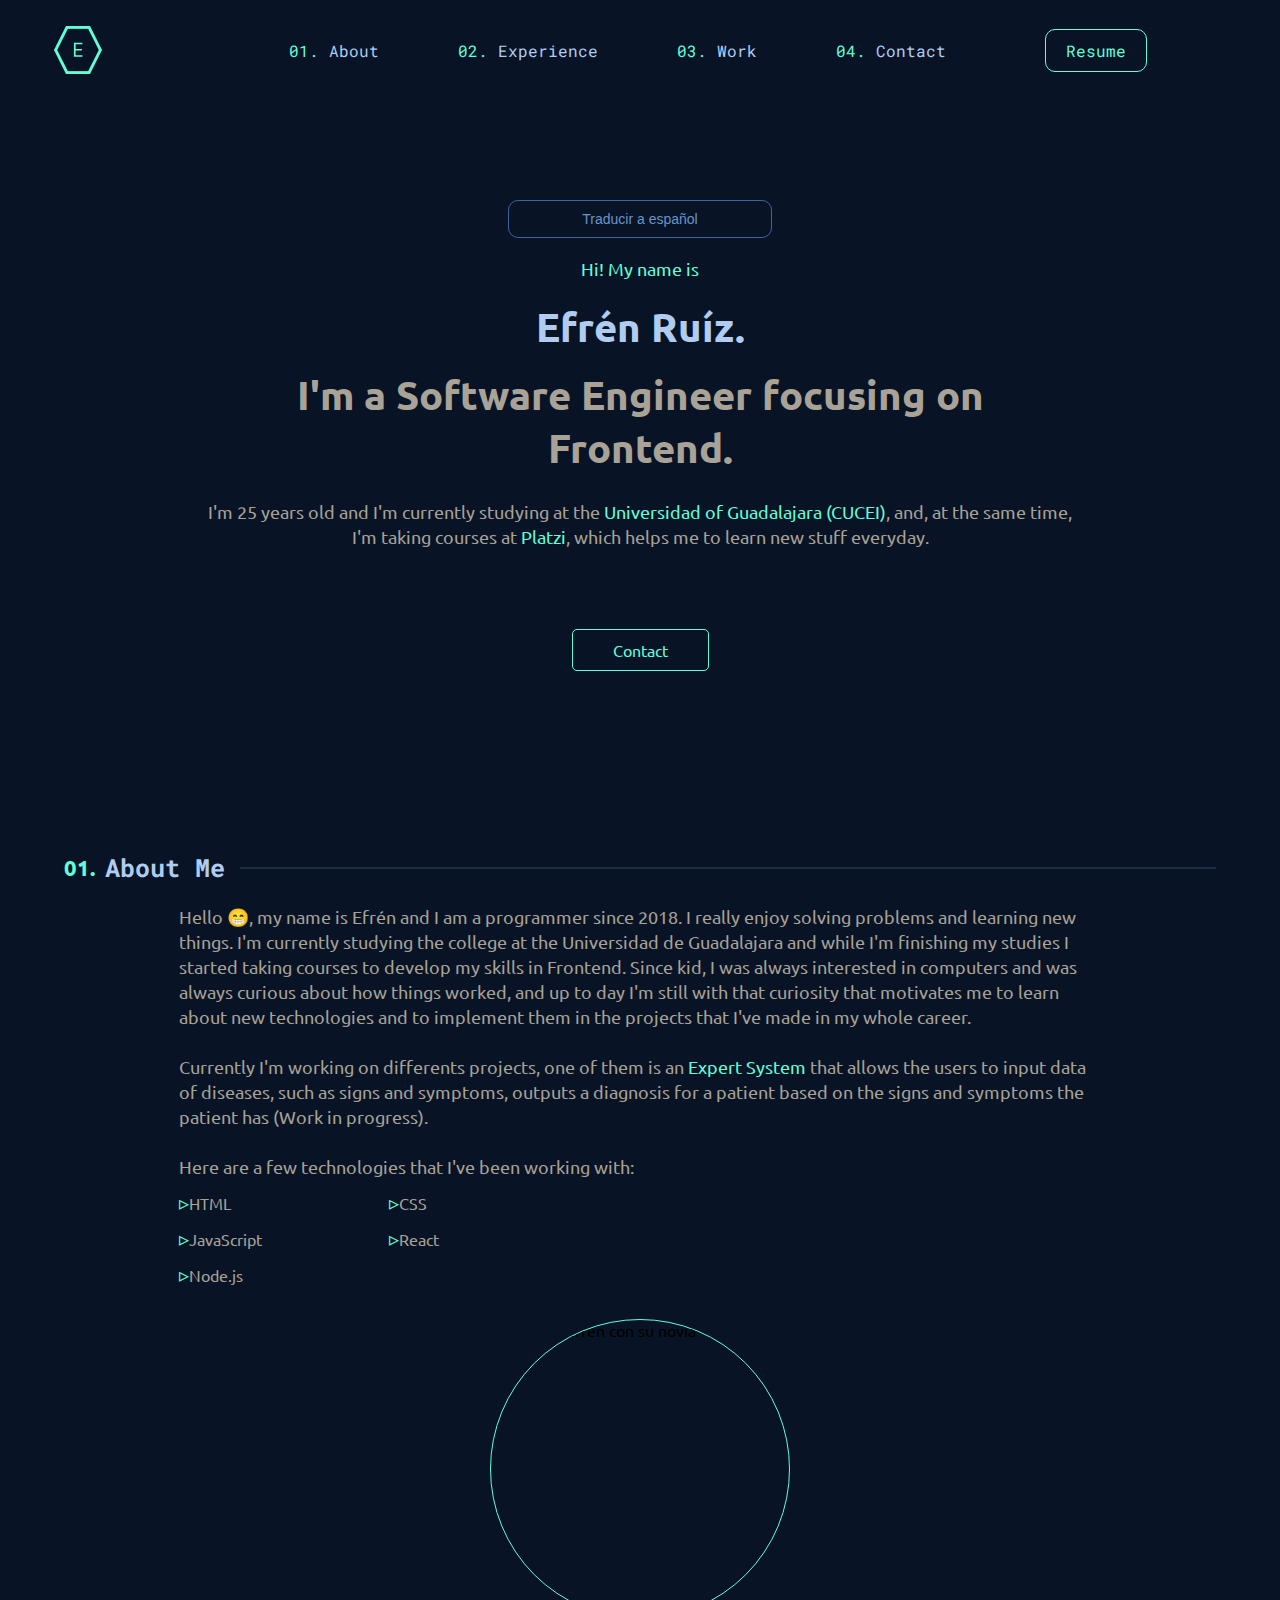
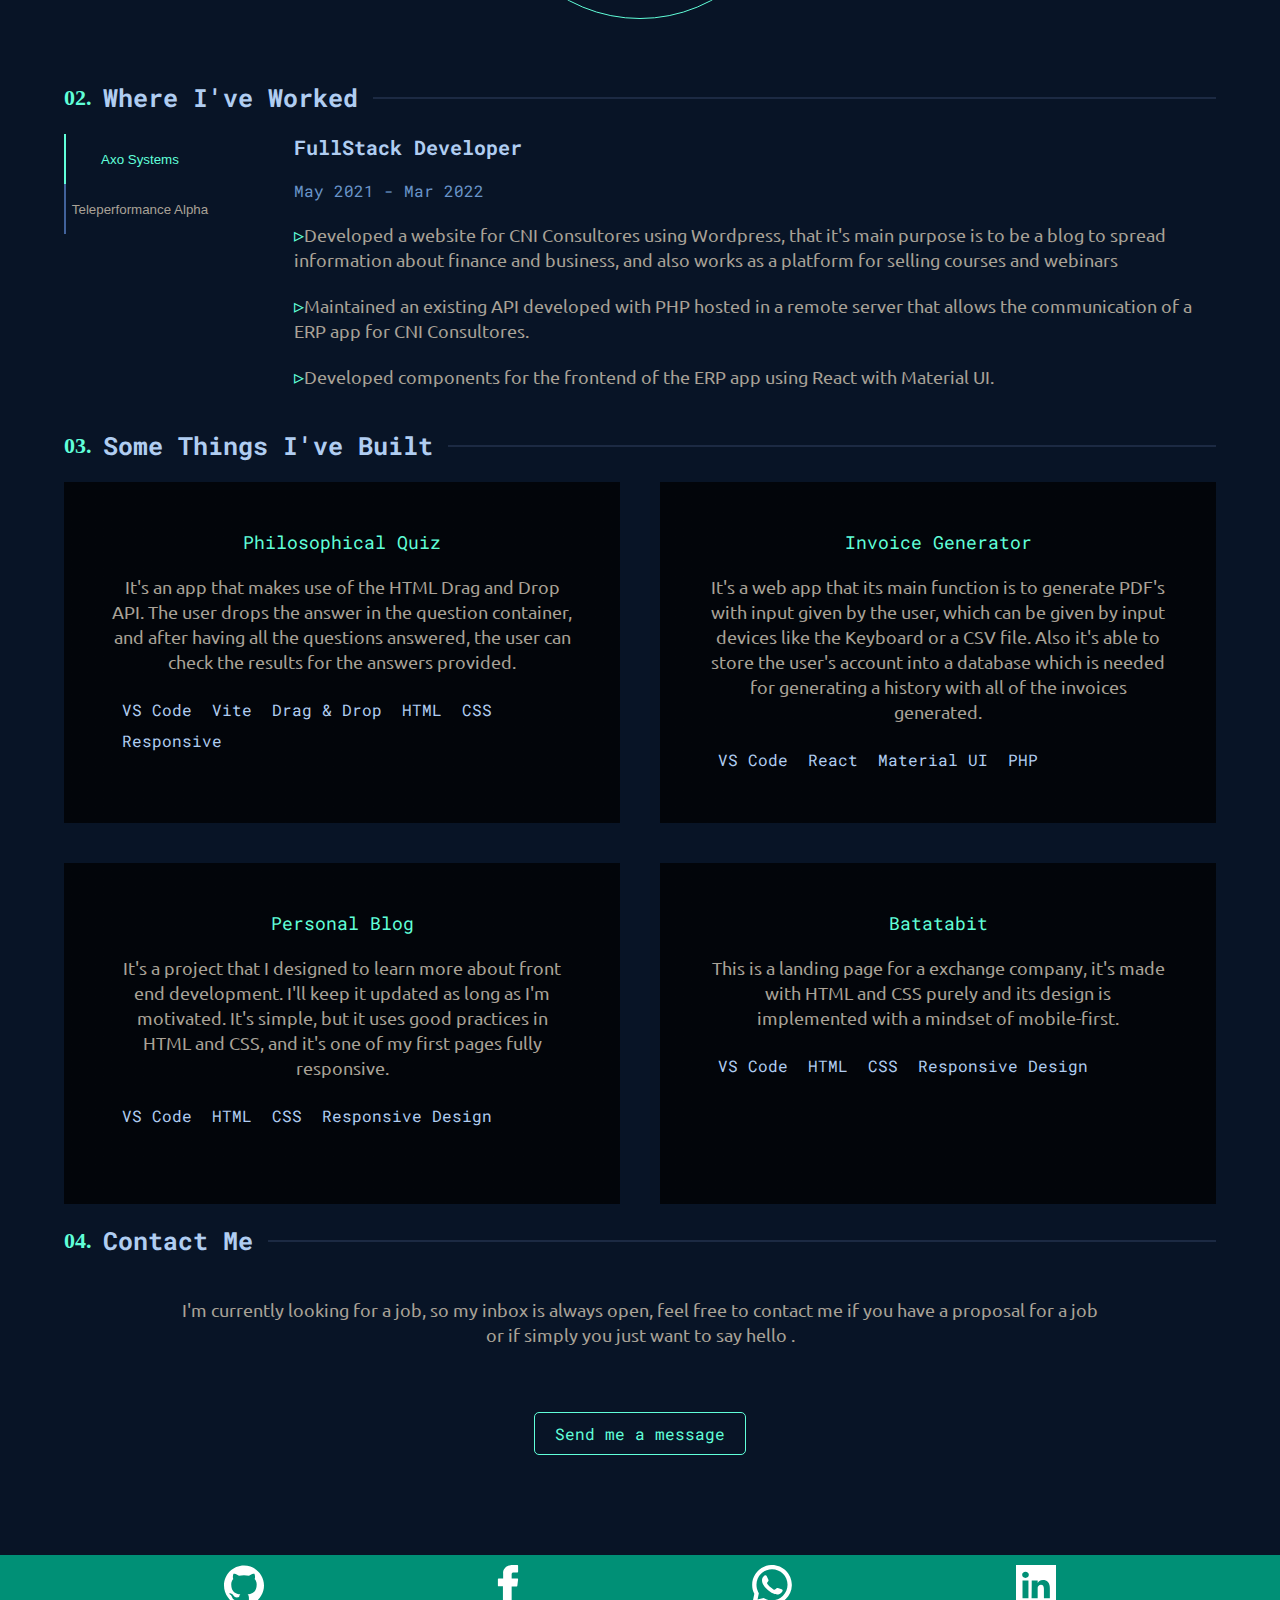
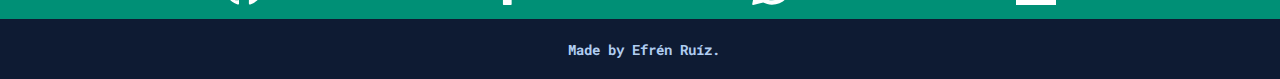
==== commit d1131aef: ":ambulance: [CRIT]: Changed link for my CV" ====
--- a/index.html
+++ b/index.html
@@ -92,7 +92,7 @@
 					</li>
 					<li class="header__nav__list__item">
 						<a
-							href="https://firebasestorage.googleapis.com/v0/b/assets-5194e.appspot.com/o/EFR%C3%89N%20RU%C3%8DZ%20RUBIO%20CV.pdf?alt=media&token=bfa59c83-d7dd-485b-b061-925711d845f3"
+							href="https://firebasestorage.googleapis.com/v0/b/assets-5194e.appspot.com/o/EFR%C3%89N%20RU%C3%8DZ%20RUBIO%20FRONTEND.pdf?alt=media&token=cee737c6-db1b-4cfc-baf7-cf6ba2291183"
 							target="_blank"
 							class="header__nav__list__button"
 							>Resume</a
--- a/styles/main.css
+++ b/styles/main.css
@@ -246,13 +246,14 @@
 }
 
 .translate-button {
-	width: 25%;
+	width: 65%;
 	align-self: center;
 	padding: 1rem;
-	color: var(--secondary-blue-color);
-	background: none;
 	border: 1px solid var(--secondary-border-color);
 	border-radius: 1rem;
+	background: none;
+	color: var(--secondary-blue-color);
+	font-size: 1.4rem;
 }
 
 .translate-button:hover {
@@ -279,13 +280,14 @@
 
 .introduction__description {
 	margin: 1.5rem 0;
-	font-size: 3 0.5rem;
+	font-size: 2.8rem;
 	color: var(--secondary-grey-color);
 }
 
 .introduction__text {
 	margin: 1rem 0 3rem 0;
 	font-size: 1.6rem;
+	line-height: 2.5rem;
 	color: var(--secondary-grey-color);
 }
 
@@ -451,6 +453,7 @@
 .experience__slider__item__list__element {
 	margin: 2rem 0;
 	font-size: 1.6rem;
+	line-height: 2.5rem;
 	color: var(--secondary-grey-color);
 }
 
@@ -474,7 +477,7 @@
 	align-items: center;
 	width: 80%;
 	min-width: 256px;
-	padding: 16px;
+	padding: 1.6rem;
 	background-size: cover;
 	background-repeat: no-repeat;
 	background-position: center;
@@ -483,6 +486,7 @@
 .work__card__container {
 	display: grid;
 	place-items: center;
+	gap: 3rem;
 }
 
 .work__card__title {
@@ -494,6 +498,7 @@
 	margin: 2rem 0;
 	font-size: 1.6rem;
 	font-family: "Ubuntu", sans-serif;
+	line-height: 2.5rem;
 	text-align: center;
 	color: var(--secondary-grey-color);
 }
@@ -526,6 +531,7 @@
 	width: 80%;
 	min-width: 256px;
 	font-family: "Ubuntu", sans-serif;
+	line-height: 2.5rem;
 	color: var(--secondary-grey-color);
 }
 
--- a/styles/laptop-s.css
+++ b/styles/laptop-s.css
@@ -37,7 +37,6 @@
 }
 
 .work__card__container {
-	place-items: start;
 	grid-template-columns: repeat(2, 1fr);
 	gap: 4rem;
 	grid-auto-rows: 1fr;
--- a/styles/laptop-l.css
+++ b/styles/laptop-l.css
@@ -11,6 +11,11 @@
 	font-size: 1.8rem;
 	margin: 0 2rem;
 }
+
+.translate-button {
+	font-size: 2rem;
+}
+
 .about__content {
 	display: flex;
 }
--- a/styles/desktop.css
+++ b/styles/desktop.css
@@ -8,6 +8,10 @@
 	margin: 0 2rem;
 }
 
+.translate-button {
+	font-size: 2.2rem;
+}
+
 .introduction {
 	margin: 35rem 0;
 	padding: 0 20rem;
--- a/styles/4k.css
+++ b/styles/4k.css
@@ -24,7 +24,11 @@
 }
 
 .introduction {
-	margin: 50rem 0;
+	margin: 40rem 0;
+}
+
+.translate-button {
+	margin-bottom: 10rem;
 }
 
 .numbered-topic {
@@ -88,6 +92,7 @@
 
 .work__card__description {
 	font-size: 3rem;
+	line-height: 4.5rem;
 }
 
 .work__card__list {
@@ -102,6 +107,7 @@
 	margin-top: 10rem;
 	width: 30%;
 	font-size: 3.4rem;
+	line-height: 4.5rem;
 }
 
 .contact__button {
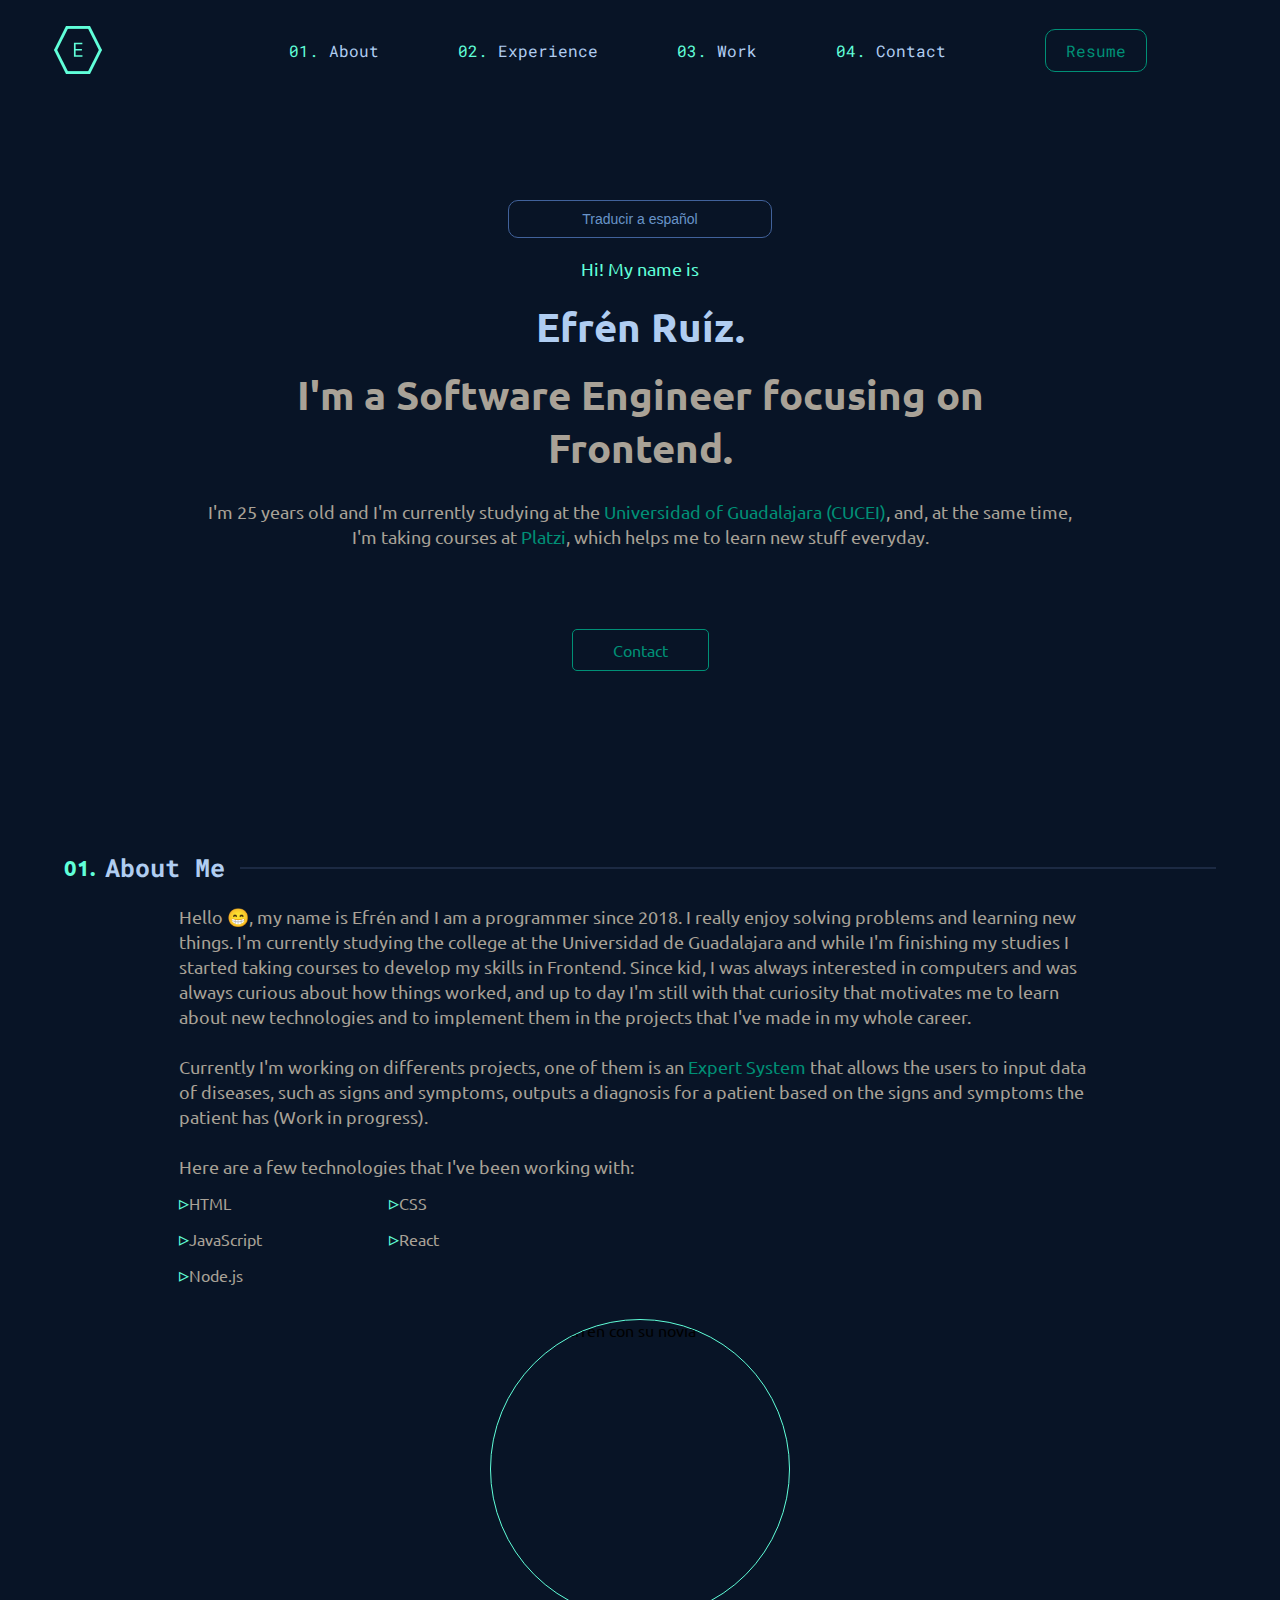
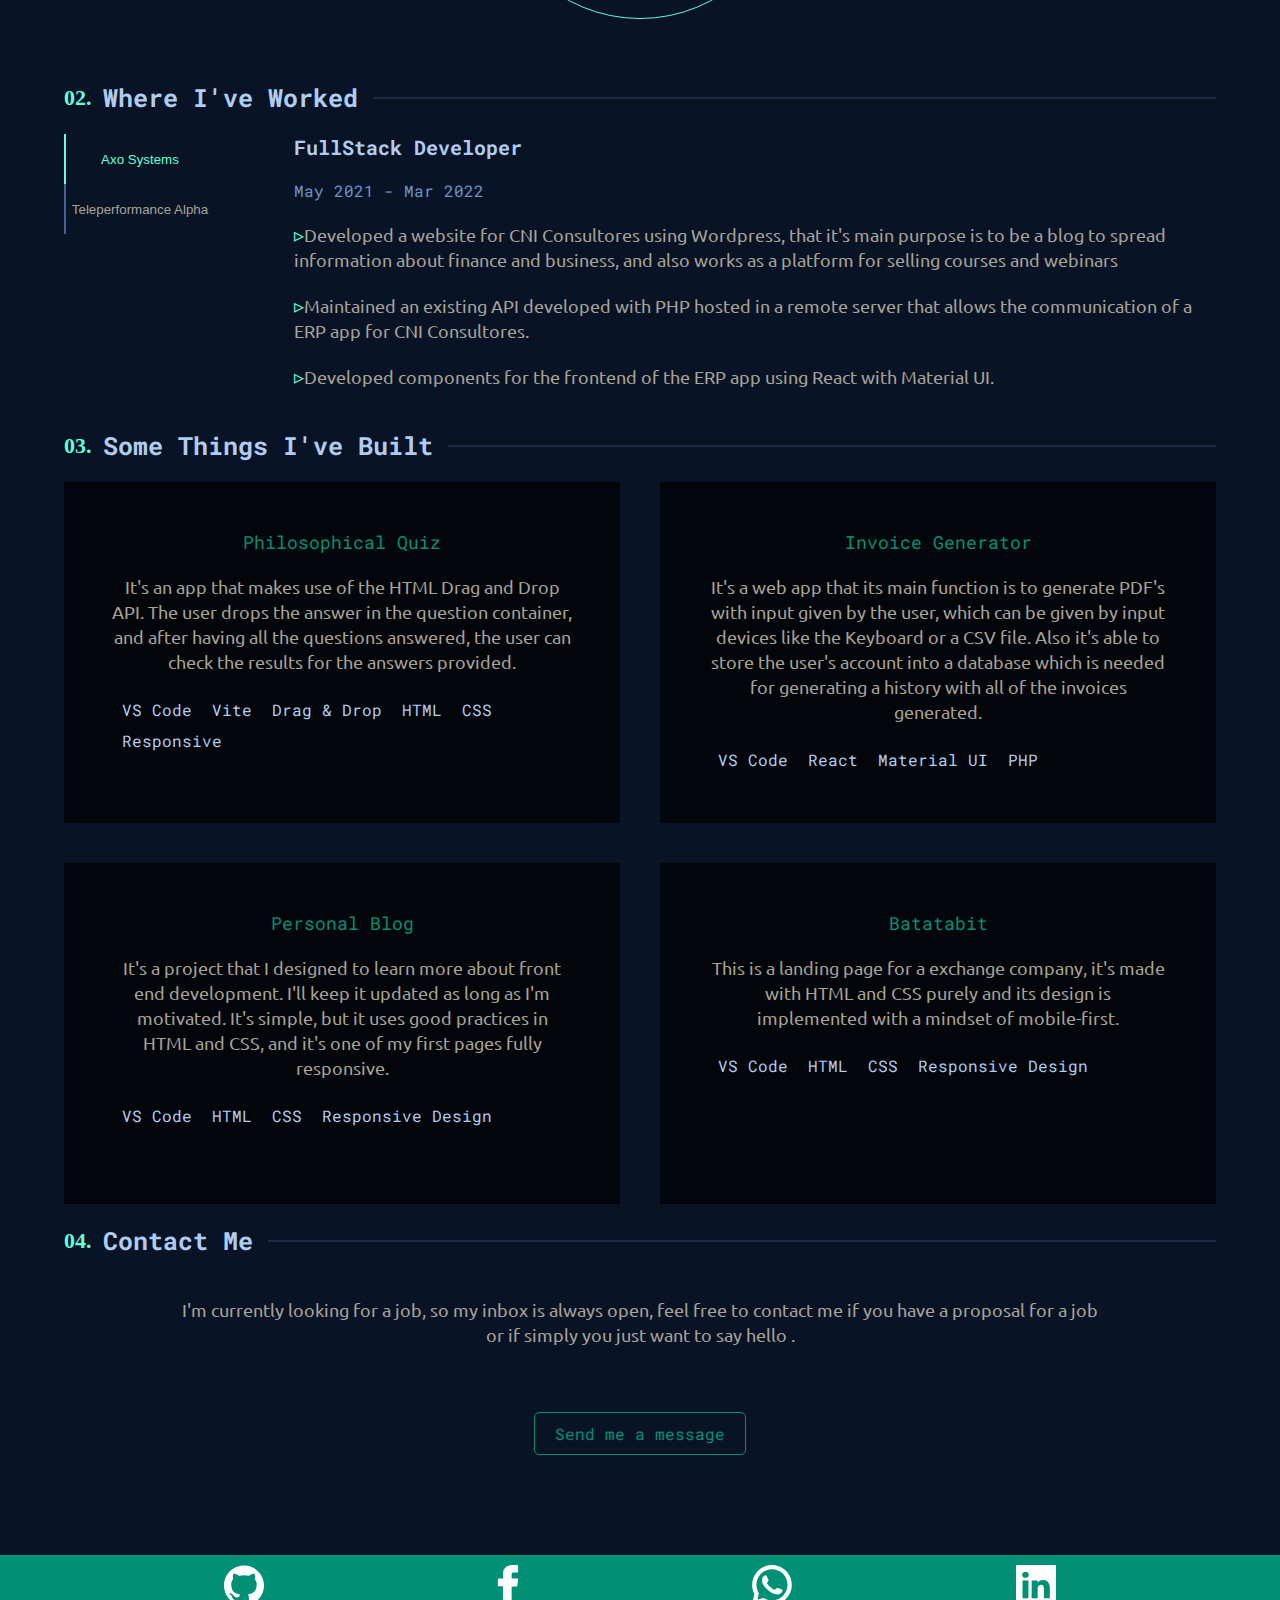
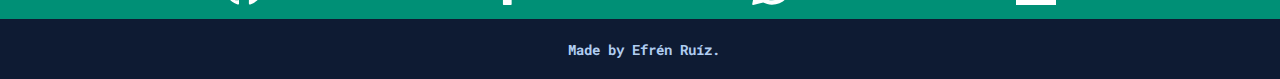
==== commit cfb7d76f: ":sparkles: [ADD]: Added Google Analytics scripts" ====
--- a/index.html
+++ b/index.html
@@ -56,6 +56,19 @@
 			media="(min-width: 2560px)"
 			defer
 		/>
+		<script
+			async
+			src="https://www.googletagmanager.com/gtag/js?id=G-C9N5P7MG5B"
+		></script>
+		<script>
+			window.dataLayer = window.dataLayer || [];
+			function gtag() {
+				dataLayer.push(arguments);
+			}
+			gtag("js", new Date());
+
+			gtag("config", "G-C9N5P7MG5B");
+		</script>
 	</head>
 	<body>
 		<header class="header">
--- a/styles/main.css
+++ b/styles/main.css
@@ -28,7 +28,7 @@
 
 a {
 	text-decoration: none;
-	color: var(--primary-green-color);
+	color: var(--secondary-green-color);
 }
 
 ul {
@@ -184,6 +184,22 @@
 	display: none;
 }
 
+.header__nav__list__item__link:hover {
+	transition: all 250ms ease;
+	color: var(--secondary-blue-color);
+}
+
+.header__nav__list__button {
+	color: var(--secondary-green-color);
+	border-color: var(--secondary-green-color);
+}
+
+.header__nav__list__button:hover {
+	transition: all 250ms ease;
+	color: var(--primary-green-color);
+	border-color: var(--primary-green-color);
+}
+
 .header__aside__list {
 	display: flex;
 	flex-direction: column;
@@ -295,8 +311,14 @@
 	display: flex;
 	align-self: center;
 	padding: 1rem 4rem;
+	border: 1px solid var(--secondary-green-color);
+	border-radius: 5px;
+}
+
+.introduction__contact-button:hover {
+	transition: all 250ms ease;
 	border: 1px solid var(--primary-green-color);
-	border-radius: 5px;
+	color: var(--primary-green-color);
 }
 
 .about {
@@ -313,6 +335,11 @@
 	font-size: 1.6rem;
 	color: var(--secondary-grey-color);
 	line-height: 2.5rem;
+}
+
+.about__description > a:hover {
+	transition: all 250ms ease;
+	color: var(--primary-green-color);
 }
 
 .numbered-topic {
@@ -406,6 +433,11 @@
 	cursor: pointer;
 }
 
+.experience__slider__button:hover {
+	transition: all 250ms ease;
+	color: var(--primary-green-color);
+}
+
 .experience__slider__button.active {
 	border-left: 1px solid var(--primary-green-color);
 	border-bottom: 1px solid var(--primary-green-color);
@@ -494,6 +526,11 @@
 	font-family: "Roboto mono", monospace;
 }
 
+.work__card__title:hover {
+	transition: all 250ms ease;
+	color: var(--primary-green-color);
+}
+
 .work__card__description {
 	margin: 2rem 0;
 	font-size: 1.6rem;
@@ -540,8 +577,14 @@
 	border-radius: 5px;
 	padding: 10px 20px;
 	margin: 4.5rem 0 10rem;
-	border: 1px solid var(--primary-green-color);
+	border: 1px solid var(--secondary-green-color);
 	font-family: "Roboto mono", monospace;
+}
+
+.contact__button:hover {
+	transition: all 250ms ease;
+	border-color: var(--primary-green-color);
+	color: var(--primary-green-color);
 }
 
 .footer {
@@ -560,6 +603,11 @@
 	padding: 1rem 0;
 	min-width: 320px;
 	background-color: var(--secondary-green-color);
+}
+
+.footer__top > a > img:hover {
+	transition: all 250ms ease;
+	transform: scale(1.15);
 }
 
 .footer__bottom {
--- a/styles/tablet.css
+++ b/styles/tablet.css
@@ -25,7 +25,7 @@
 .header__nav__list__button {
 	font-size: 1.4rem;
 	padding: 1rem 2rem;
-	border: 1px solid var(--primary-green-color);
+	border: 1px solid var(--secondary-green-color);
 	border-radius: 10px;
 }
 
@@ -44,6 +44,11 @@
 .introduction__salute,
 .introduction__text {
 	font-size: 1.8rem;
+}
+
+.introduction__text > a:hover {
+	transition: all 250ms ease;
+	color: var(--primary-green-color);
 }
 
 .introduction__name,
--- a/styles/desktop.css
+++ b/styles/desktop.css
@@ -16,3 +16,7 @@
 	margin: 35rem 0;
 	padding: 0 20rem;
 }
+
+.introduction__text {
+	line-height: 4rem;
+}
--- a/styles/4k.css
+++ b/styles/4k.css
@@ -41,7 +41,7 @@
 
 .about__description {
 	font-size: 3.4rem;
-	line-height: 4rem;
+	line-height: 4.5rem;
 }
 
 .about__technologies__item {
@@ -83,7 +83,7 @@
 
 .experience__slider__item__list__element {
 	font-size: 3.4rem;
-	line-height: 4rem;
+	line-height: 4.5rem;
 }
 
 .work__card__title {
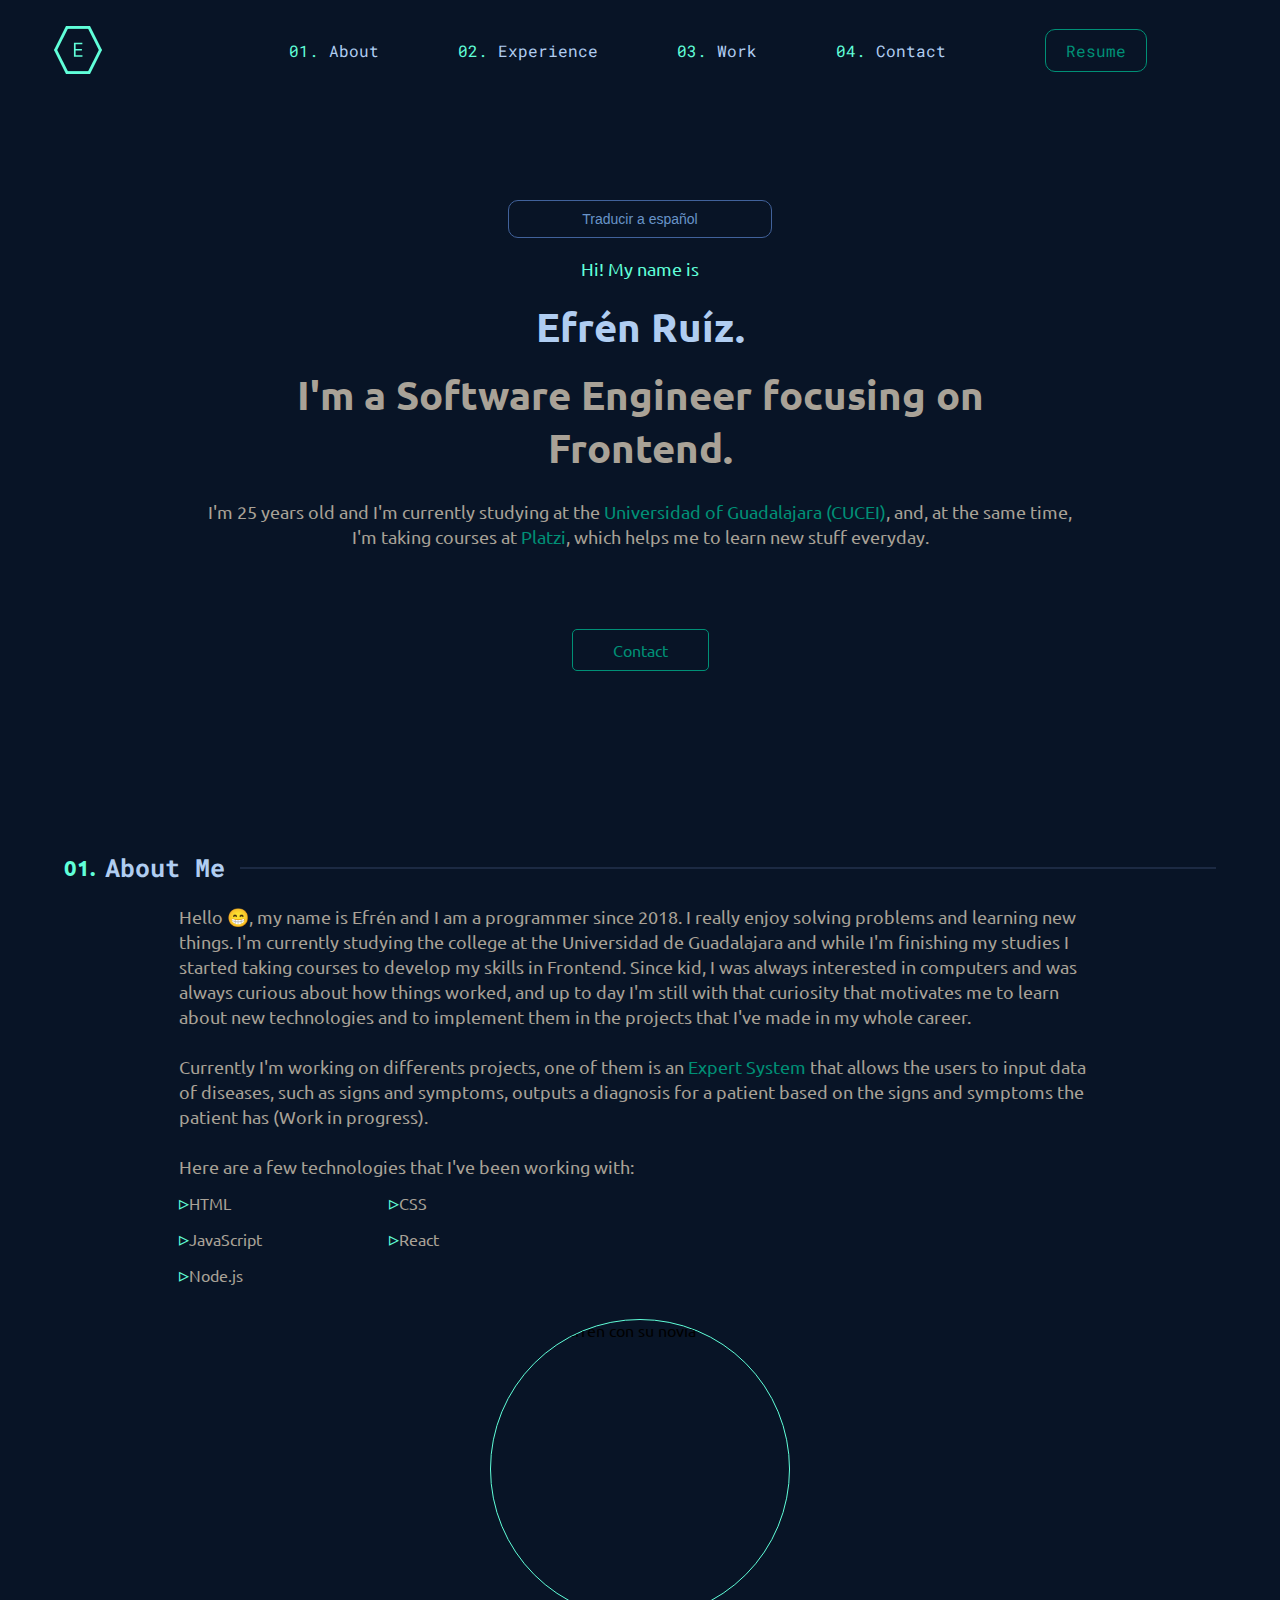
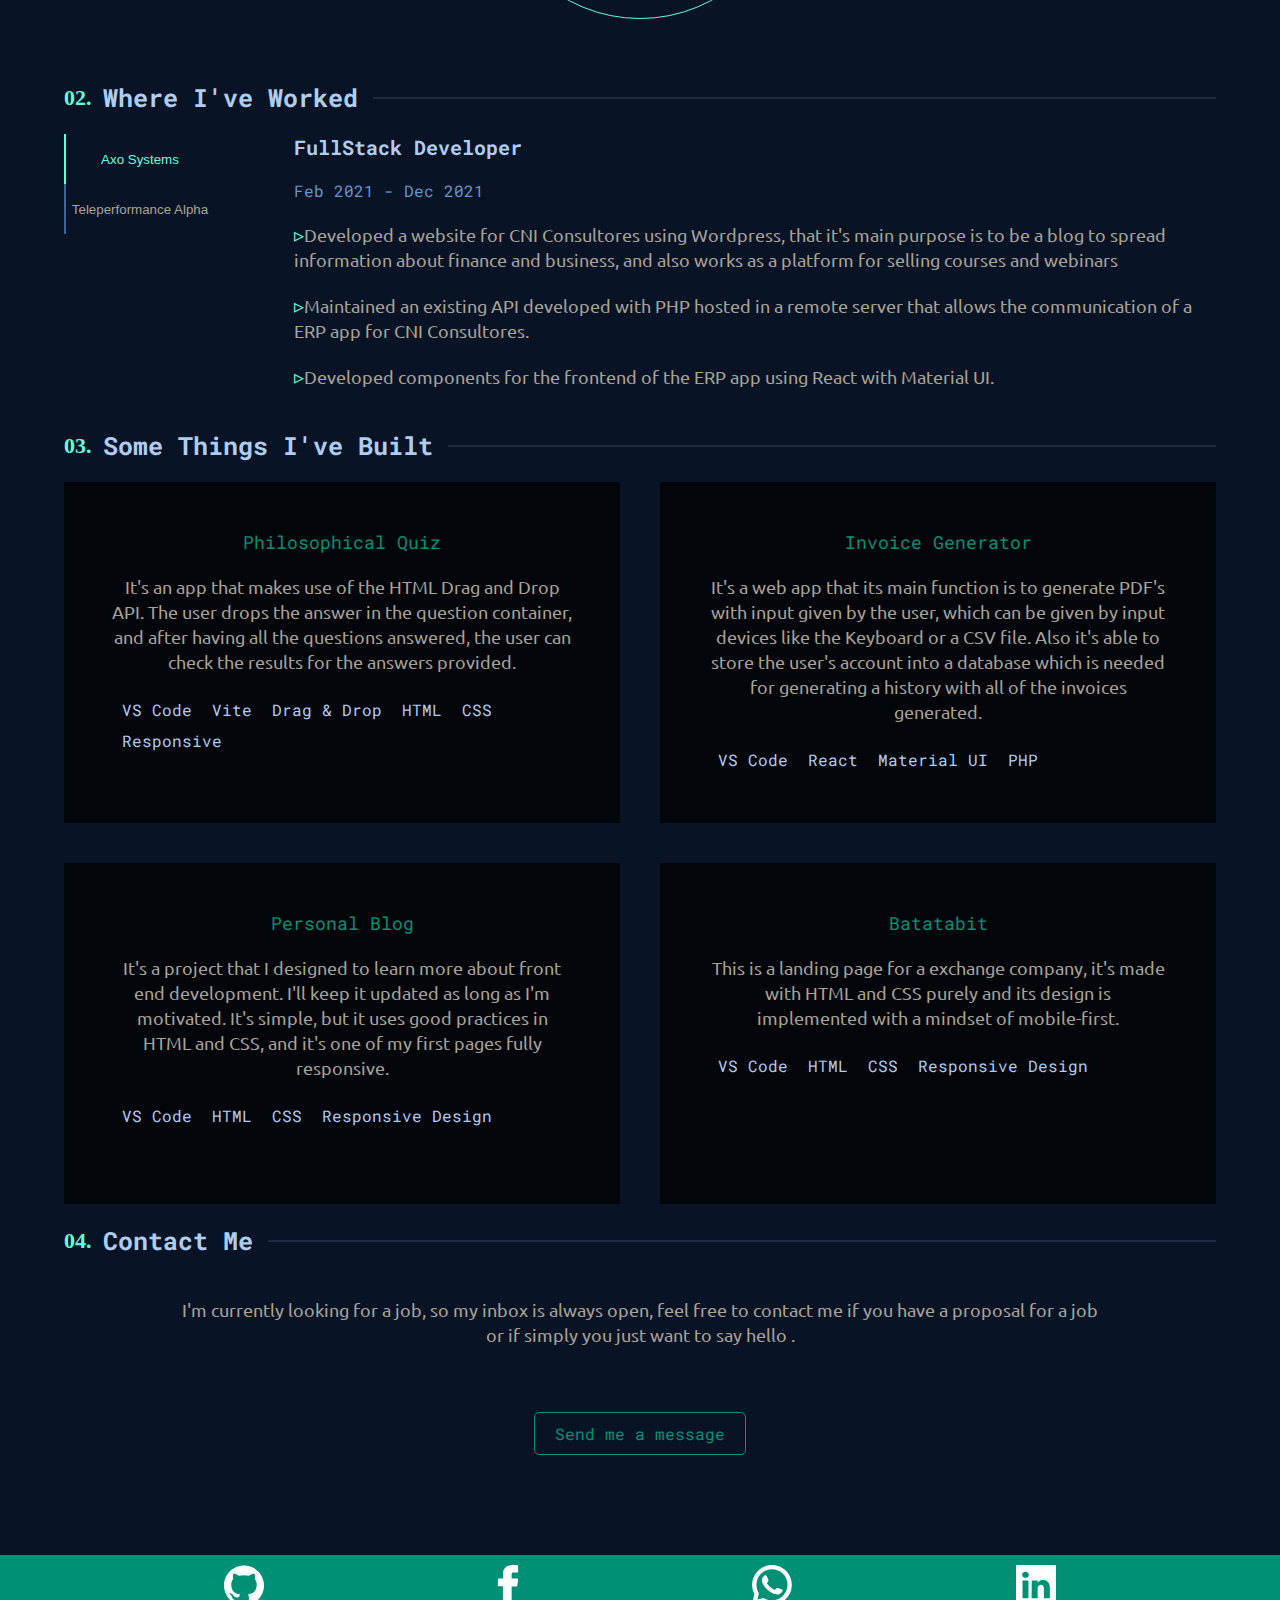
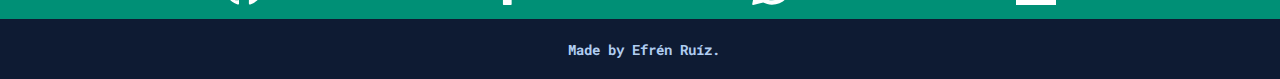
==== commit 4eadaa8d: "Update index.html" ====
--- a/index.html
+++ b/index.html
@@ -105,7 +105,7 @@
 					</li>
 					<li class="header__nav__list__item">
 						<a
-							href="https://firebasestorage.googleapis.com/v0/b/assets-5194e.appspot.com/o/EFR%C3%89N%20RU%C3%8DZ%20RUBIO%20FRONTEND.pdf?alt=media&token=cee737c6-db1b-4cfc-baf7-cf6ba2291183"
+							href="https://firebasestorage.googleapis.com/v0/b/assets-5194e.appspot.com/o/EFREN%20RUIZ%20RUBIO%20CV%20(UPDATED).pdf?alt=media&token=84ce565a-cd8d-4416-9c16-20a52e43a131"
 							target="_blank"
 							class="header__nav__list__button"
 							>Resume</a
@@ -157,7 +157,7 @@
 							<a
 								class="header__aside__list__item__button"
 								target="_blank"
-								href="https://firebasestorage.googleapis.com/v0/b/assets-5194e.appspot.com/o/EFR%C3%89N%20RU%C3%8DZ%20RUBIO%20CV.pdf?alt=media&token=002e3264-79fc-4dd3-95bd-e8201d5a7a10"
+								href="https://firebasestorage.googleapis.com/v0/b/assets-5194e.appspot.com/o/EFREN%20RUIZ%20RUBIO%20CV%20(UPDATED).pdf?alt=media&token=84ce565a-cd8d-4416-9c16-20a52e43a131"
 								>Resume</a
 							>
 						</li>
